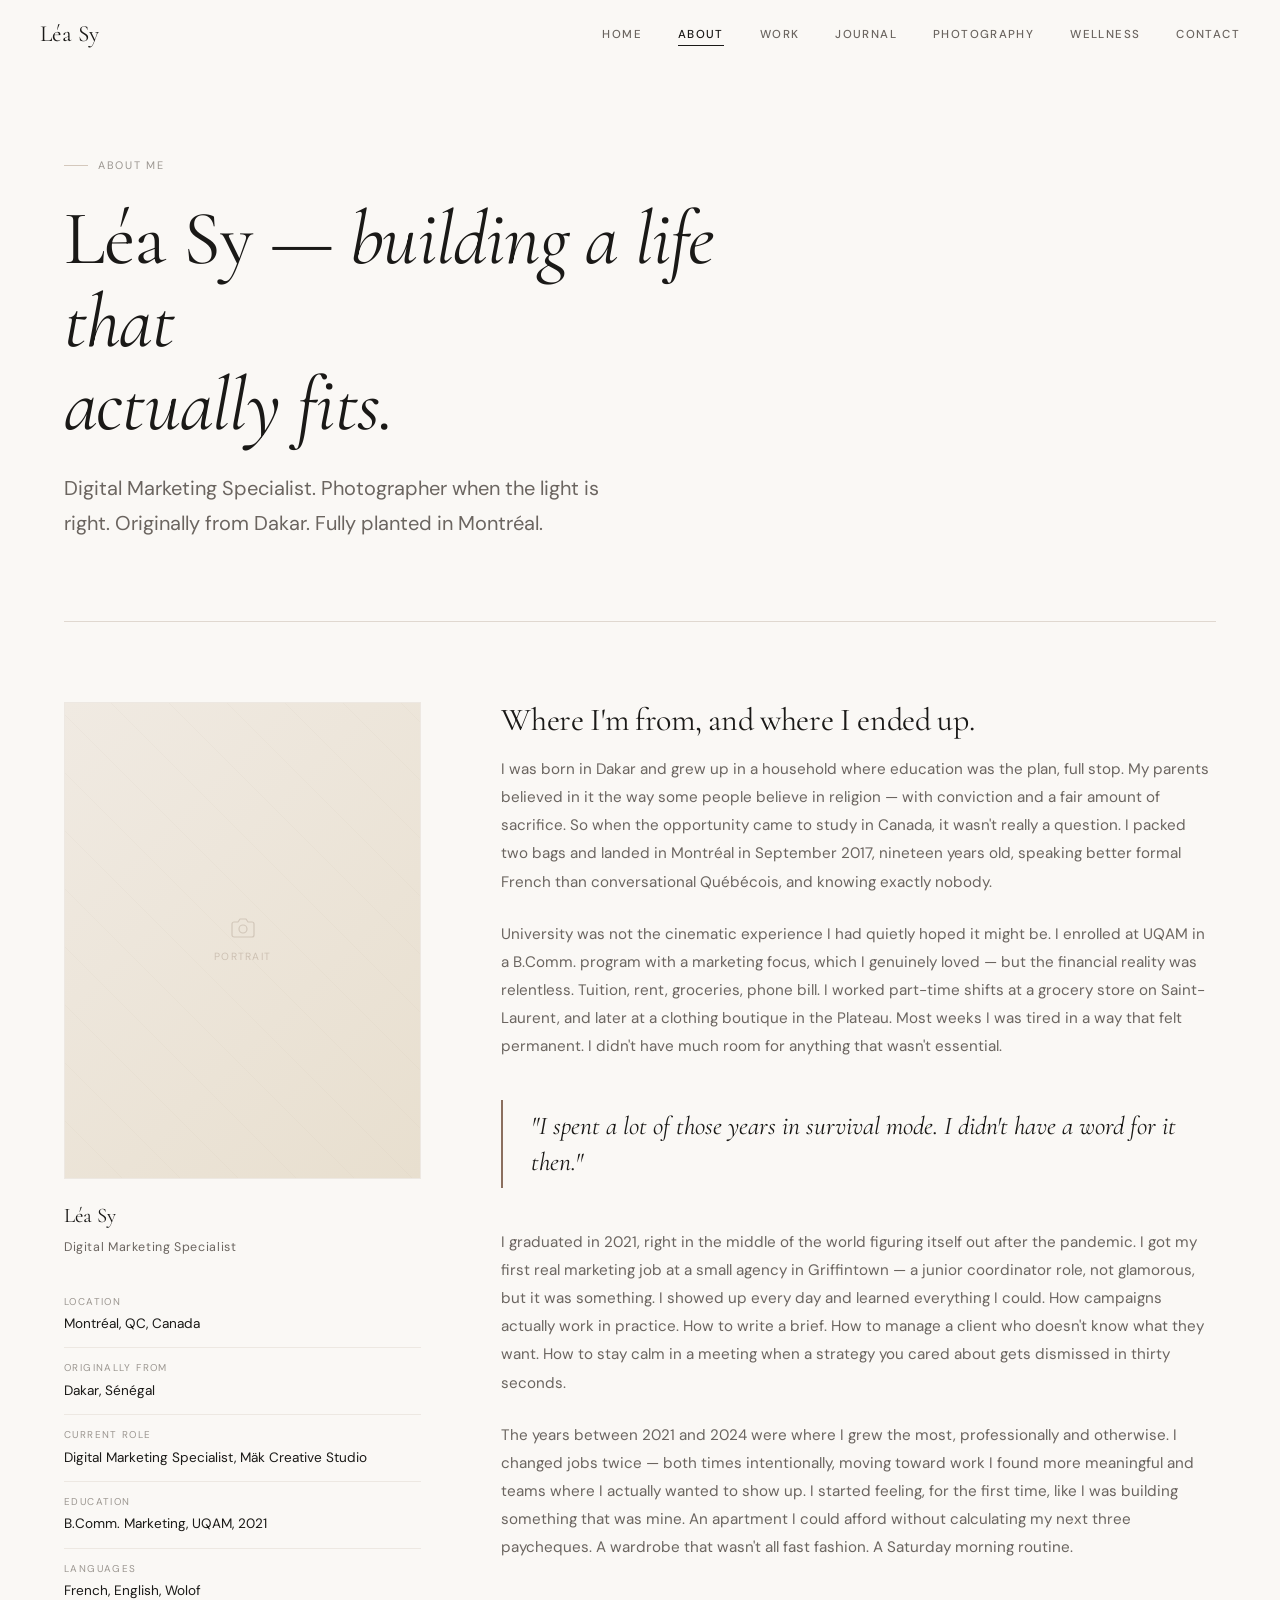
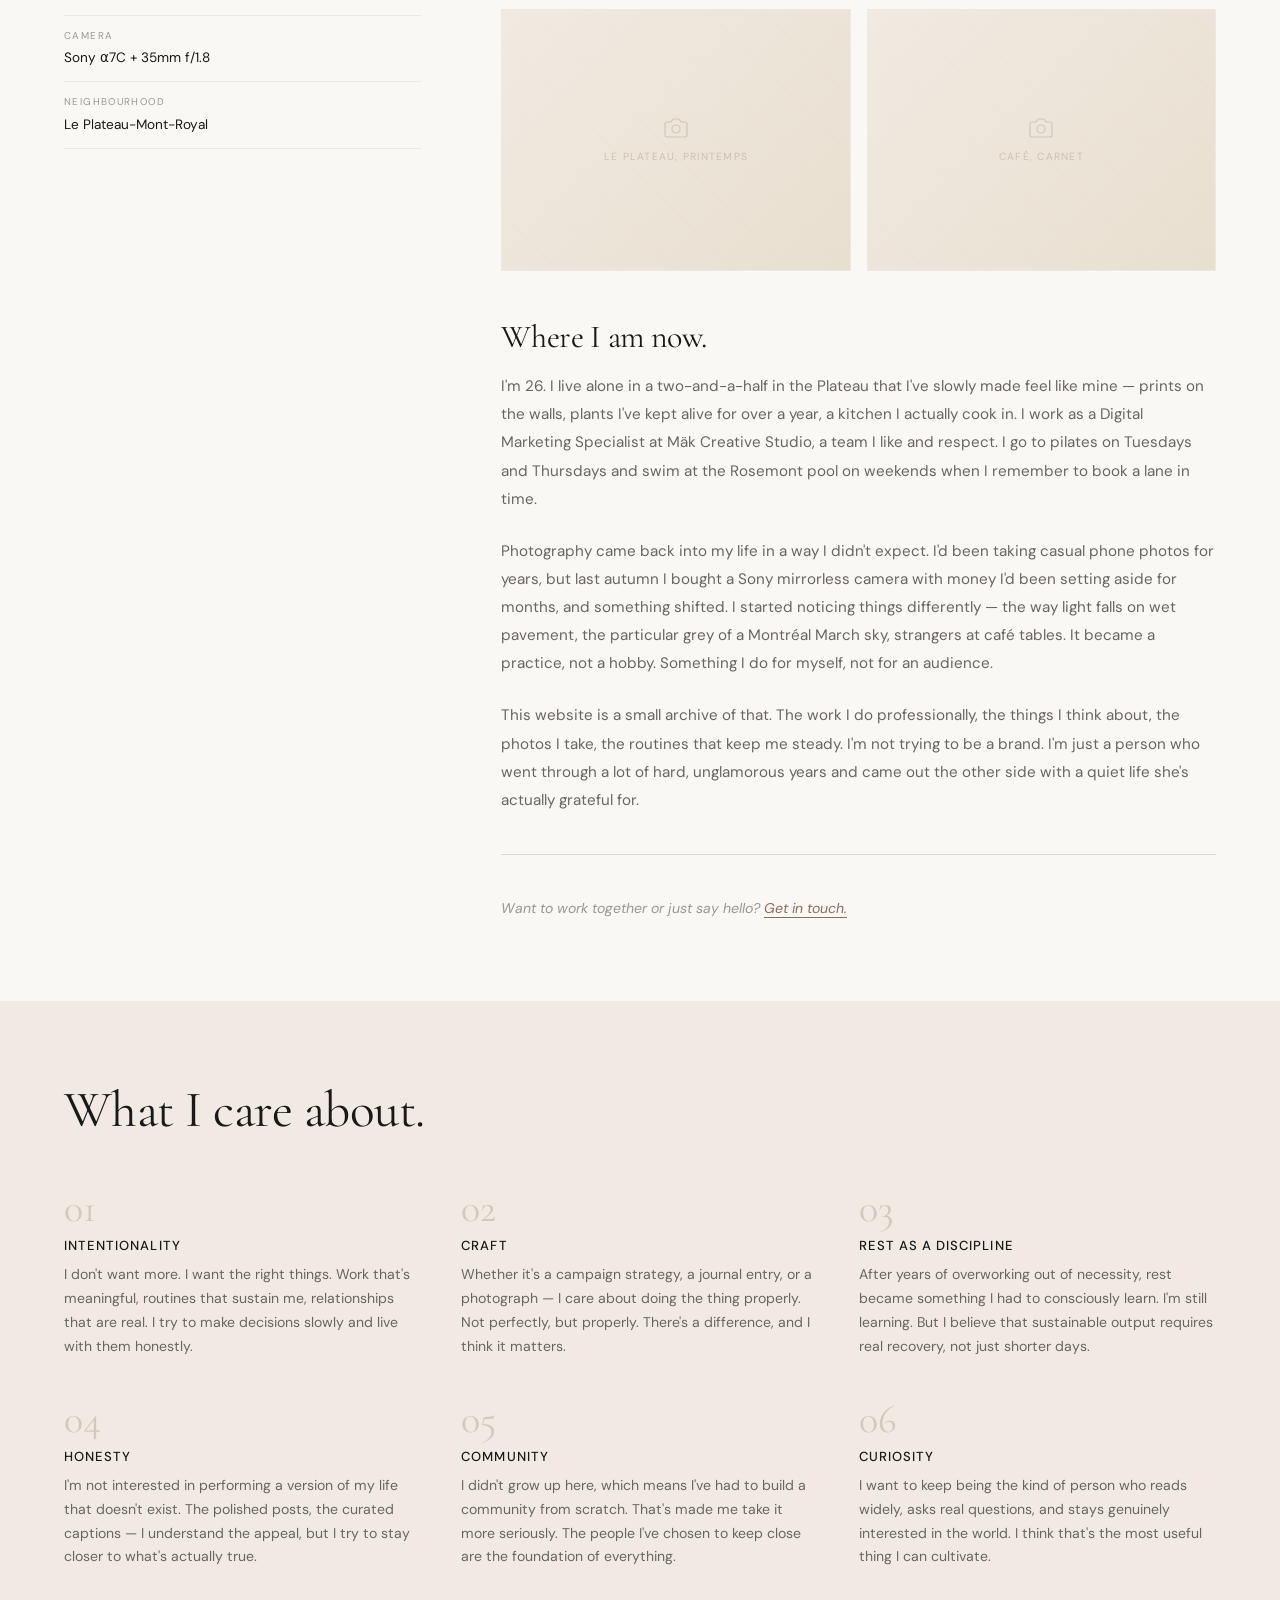
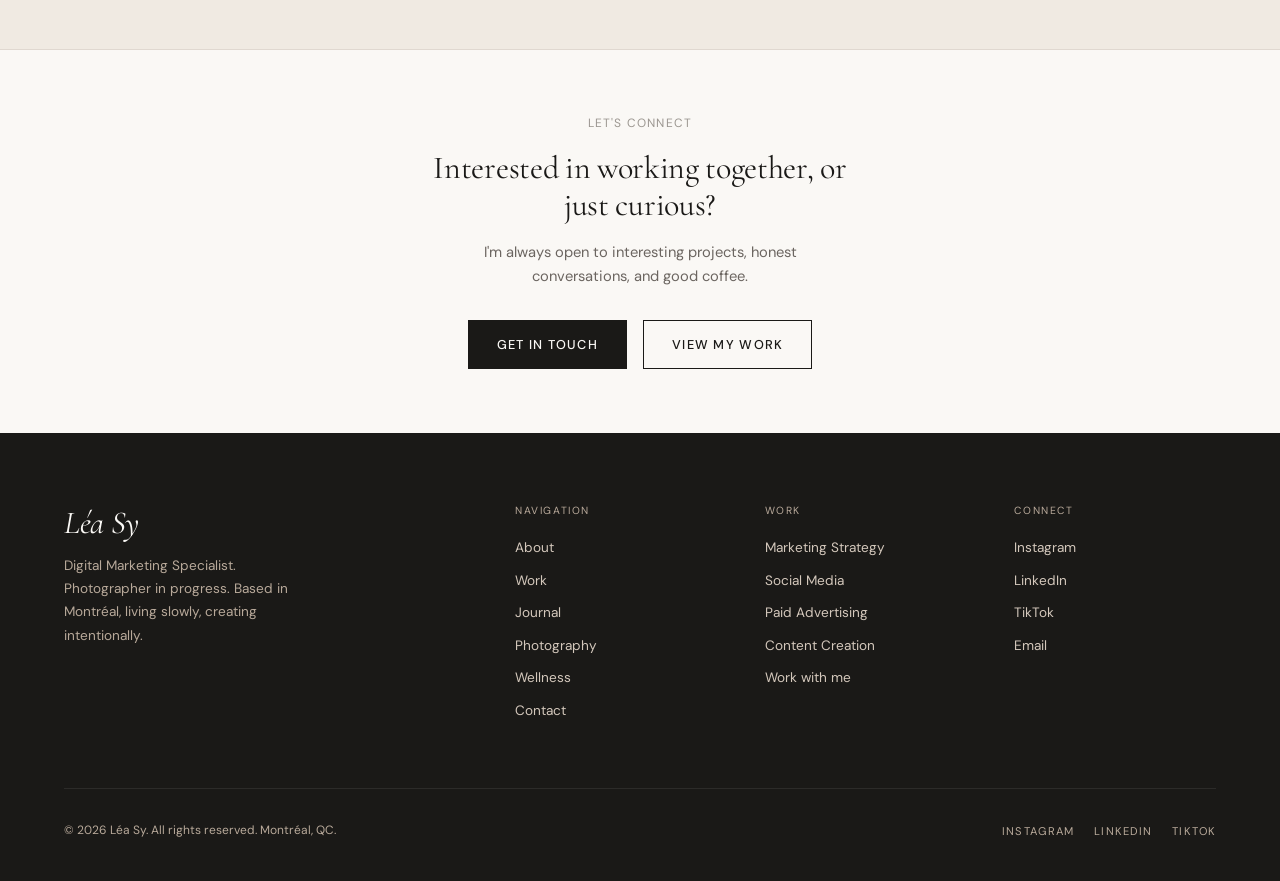
==== about.html @ b79b03a8 "Initial commit — Léa Sy website" ====
<!DOCTYPE html>
<html lang="en">
<head>
  <meta charset="UTF-8" />
  <meta name="viewport" content="width=device-width, initial-scale=1.0" />
  <title>About — Léa Sy</title>
  <meta name="description" content="Léa Sy is a Digital Marketing Specialist from Dakar, based in Montreal. Her story of building stability, creativity, and a quieter life." />
  <link rel="preconnect" href="https://fonts.googleapis.com" />
  <link rel="preconnect" href="https://fonts.gstatic.com" crossorigin />
  <link rel="stylesheet" href="css/styles.css" />
</head>
<body>

<nav class="nav scrolled">
  <div class="nav-inner">
    <a href="index.html" class="nav-logo">Léa Sy</a>
    <div class="nav-links">
      <a href="index.html">Home</a>
      <a href="about.html" class="active">About</a>
      <a href="work.html">Work</a>
      <a href="journal.html">Journal</a>
      <a href="photography.html">Photography</a>
      <a href="wellness.html">Wellness</a>
      <a href="contact.html">Contact</a>
    </div>
    <button class="nav-menu-btn" aria-label="Menu">
      <span></span><span></span><span></span>
    </button>
  </div>
</nav>

<nav class="nav-mobile">
  <a href="index.html">Home</a>
  <a href="about.html" class="active">About</a>
  <a href="work.html">Work</a>
  <a href="journal.html">Journal</a>
  <a href="photography.html">Photography</a>
  <a href="wellness.html">Wellness</a>
  <a href="contact.html">Contact</a>
</nav>

<!-- ─── Page Hero ────────────────────────────────────────────────────────────── -->
<div class="container">
  <div class="page-hero">
    <span class="page-hero-eyebrow">About me</span>
    <h1 style="max-width:680px;">Léa Sy — <em>building a life that<br/>actually fits.</em></h1>
    <p class="lead" style="margin-top:20px;max-width:560px;">Digital Marketing Specialist. Photographer when the light is right. Originally from Dakar. Fully planted in Montréal.</p>
  </div>
</div>

<!-- ─── Bio Section ──────────────────────────────────────────────────────────── -->
<div class="container">
  <div class="about-bio">

    <!-- Sidebar -->
    <div class="about-sidebar fade-up">
      <div class="img-ph ratio-portrait" role="img" aria-label="Portrait of Léa Sy">
        <div class="img-ph-inner">
          <svg xmlns="http://www.w3.org/2000/svg" viewBox="0 0 24 24" fill="none" stroke="currentColor" stroke-width="1.2" stroke-linecap="round" stroke-linejoin="round"><path d="M23 19a2 2 0 0 1-2 2H3a2 2 0 0 1-2-2V8a2 2 0 0 1 2-2h4l2-3h6l2 3h4a2 2 0 0 1 2 2z"></path><circle cx="12" cy="13" r="4"></circle></svg>
          <span>Portrait</span>
        </div>
      </div>
      <div class="about-sidebar-name">Léa Sy</div>
      <div class="about-sidebar-role">Digital Marketing Specialist</div>
      <div class="about-info-list">
        <div class="about-info-item">
          <span class="info-label">Location</span>
          <span class="info-value">Montréal, QC, Canada</span>
        </div>
        <div class="about-info-item">
          <span class="info-label">Originally from</span>
          <span class="info-value">Dakar, Sénégal</span>
        </div>
        <div class="about-info-item">
          <span class="info-label">Current role</span>
          <span class="info-value">Digital Marketing Specialist, Mäk Creative Studio</span>
        </div>
        <div class="about-info-item">
          <span class="info-label">Education</span>
          <span class="info-value">B.Comm. Marketing, UQAM, 2021</span>
        </div>
        <div class="about-info-item">
          <span class="info-label">Languages</span>
          <span class="info-value">French, English, Wolof</span>
        </div>
        <div class="about-info-item">
          <span class="info-label">Camera</span>
          <span class="info-value">Sony α7C + 35mm f/1.8</span>
        </div>
        <div class="about-info-item">
          <span class="info-label">Neighbourhood</span>
          <span class="info-value">Le Plateau-Mont-Royal</span>
        </div>
      </div>
    </div>

    <!-- Content -->
    <div class="about-content fade-up fade-up-delay-1">

      <h3>Where I'm from, and where I ended up.</h3>
      <p>
        I was born in Dakar and grew up in a household where education was the plan, full stop. My parents believed in it the way some people believe in religion — with conviction and a fair amount of sacrifice. So when the opportunity came to study in Canada, it wasn't really a question. I packed two bags and landed in Montréal in September 2017, nineteen years old, speaking better formal French than conversational Québécois, and knowing exactly nobody.
      </p>
      <p>
        University was not the cinematic experience I had quietly hoped it might be. I enrolled at UQAM in a B.Comm. program with a marketing focus, which I genuinely loved — but the financial reality was relentless. Tuition, rent, groceries, phone bill. I worked part-time shifts at a grocery store on Saint-Laurent, and later at a clothing boutique in the Plateau. Most weeks I was tired in a way that felt permanent. I didn't have much room for anything that wasn't essential.
      </p>

      <div class="pullquote">
        "I spent a lot of those years in survival mode. I didn't have a word for it then."
      </div>

      <p>
        I graduated in 2021, right in the middle of the world figuring itself out after the pandemic. I got my first real marketing job at a small agency in Griffintown — a junior coordinator role, not glamorous, but it was something. I showed up every day and learned everything I could. How campaigns actually work in practice. How to write a brief. How to manage a client who doesn't know what they want. How to stay calm in a meeting when a strategy you cared about gets dismissed in thirty seconds.
      </p>
      <p>
        The years between 2021 and 2024 were where I grew the most, professionally and otherwise. I changed jobs twice — both times intentionally, moving toward work I found more meaningful and teams where I actually wanted to show up. I started feeling, for the first time, like I was building something that was mine. An apartment I could afford without calculating my next three paycheques. A wardrobe that wasn't all fast fashion. A Saturday morning routine.
      </p>

      <div style="margin:48px 0;">
        <div style="display:grid;grid-template-columns:1fr 1fr;gap:16px;">
          <div class="img-ph ratio-landscape" role="img" aria-label="Montréal, Le Plateau in spring">
            <div class="img-ph-inner">
              <svg xmlns="http://www.w3.org/2000/svg" viewBox="0 0 24 24" fill="none" stroke="currentColor" stroke-width="1.2" stroke-linecap="round" stroke-linejoin="round"><path d="M23 19a2 2 0 0 1-2 2H3a2 2 0 0 1-2-2V8a2 2 0 0 1 2-2h4l2-3h6l2 3h4a2 2 0 0 1 2 2z"></path><circle cx="12" cy="13" r="4"></circle></svg>
              <span>Le Plateau, printemps</span>
            </div>
          </div>
          <div class="img-ph ratio-landscape" role="img" aria-label="Café table with notebook">
            <div class="img-ph-inner">
              <svg xmlns="http://www.w3.org/2000/svg" viewBox="0 0 24 24" fill="none" stroke="currentColor" stroke-width="1.2" stroke-linecap="round" stroke-linejoin="round"><path d="M23 19a2 2 0 0 1-2 2H3a2 2 0 0 1-2-2V8a2 2 0 0 1 2-2h4l2-3h6l2 3h4a2 2 0 0 1 2 2z"></path><circle cx="12" cy="13" r="4"></circle></svg>
              <span>Café, carnet</span>
            </div>
          </div>
        </div>
      </div>

      <h3>Where I am now.</h3>
      <p>
        I'm 26. I live alone in a two-and-a-half in the Plateau that I've slowly made feel like mine — prints on the walls, plants I've kept alive for over a year, a kitchen I actually cook in. I work as a Digital Marketing Specialist at Mäk Creative Studio, a team I like and respect. I go to pilates on Tuesdays and Thursdays and swim at the Rosemont pool on weekends when I remember to book a lane in time.
      </p>
      <p>
        Photography came back into my life in a way I didn't expect. I'd been taking casual phone photos for years, but last autumn I bought a Sony mirrorless camera with money I'd been setting aside for months, and something shifted. I started noticing things differently — the way light falls on wet pavement, the particular grey of a Montréal March sky, strangers at café tables. It became a practice, not a hobby. Something I do for myself, not for an audience.
      </p>
      <p>
        This website is a small archive of that. The work I do professionally, the things I think about, the photos I take, the routines that keep me steady. I'm not trying to be a brand. I'm just a person who went through a lot of hard, unglamorous years and came out the other side with a quiet life she's actually grateful for.
      </p>

      <div class="divider-sm"></div>

      <p style="font-style:italic;color:var(--text-light);font-size:0.88rem;">
        Want to work together or just say hello? <a href="contact.html" style="color:var(--brown);border-bottom:1px solid var(--brown);">Get in touch.</a>
      </p>

    </div>
  </div>
</div>

<!-- ─── Values ───────────────────────────────────────────────────────────────── -->
<section class="about-values">
  <div class="container">
    <h2 class="fade-up" style="margin-bottom:48px;">What I care about.</h2>
    <div class="values-grid">
      <div class="value-item fade-up">
        <div class="number">01</div>
        <h5>Intentionality</h5>
        <p>I don't want more. I want the right things. Work that's meaningful, routines that sustain me, relationships that are real. I try to make decisions slowly and live with them honestly.</p>
      </div>
      <div class="value-item fade-up fade-up-delay-1">
        <div class="number">02</div>
        <h5>Craft</h5>
        <p>Whether it's a campaign strategy, a journal entry, or a photograph — I care about doing the thing properly. Not perfectly, but properly. There's a difference, and I think it matters.</p>
      </div>
      <div class="value-item fade-up fade-up-delay-2">
        <div class="number">03</div>
        <h5>Rest as a discipline</h5>
        <p>After years of overworking out of necessity, rest became something I had to consciously learn. I'm still learning. But I believe that sustainable output requires real recovery, not just shorter days.</p>
      </div>
      <div class="value-item fade-up">
        <div class="number">04</div>
        <h5>Honesty</h5>
        <p>I'm not interested in performing a version of my life that doesn't exist. The polished posts, the curated captions — I understand the appeal, but I try to stay closer to what's actually true.</p>
      </div>
      <div class="value-item fade-up fade-up-delay-1">
        <div class="number">05</div>
        <h5>Community</h5>
        <p>I didn't grow up here, which means I've had to build a community from scratch. That's made me take it more seriously. The people I've chosen to keep close are the foundation of everything.</p>
      </div>
      <div class="value-item fade-up fade-up-delay-2">
        <div class="number">06</div>
        <h5>Curiosity</h5>
        <p>I want to keep being the kind of person who reads widely, asks real questions, and stays genuinely interested in the world. I think that's the most useful thing I can cultivate.</p>
      </div>
    </div>
  </div>
</section>

<!-- ─── CTA ──────────────────────────────────────────────────────────────────── -->
<section class="section-sm" style="background:var(--cream);border-top:1px solid var(--border);">
  <div class="container text-center fade-up">
    <span class="caption" style="display:block;margin-bottom:16px;">Let's connect</span>
    <h3 style="margin-bottom:16px;max-width:440px;margin-left:auto;margin-right:auto;">Interested in working together, or just curious?</h3>
    <p style="color:var(--text-secondary);margin-bottom:32px;max-width:400px;margin-left:auto;margin-right:auto;font-size:0.92rem;">I'm always open to interesting projects, honest conversations, and good coffee.</p>
    <div style="display:flex;gap:16px;justify-content:center;flex-wrap:wrap;">
      <a href="contact.html" class="btn btn-dark">Get in touch</a>
      <a href="work.html" class="btn btn-outline">View my work</a>
    </div>
  </div>
</section>

<!-- ─── Footer ───────────────────────────────────────────────────────────────── -->
<footer class="footer">
  <div class="container">
    <div class="footer-grid">
      <div class="footer-brand">
        <h3>Léa Sy</h3>
        <p>Digital Marketing Specialist. Photographer in progress. Based in Montréal, living slowly, creating intentionally.</p>
      </div>
      <div class="footer-col">
        <h6>Navigation</h6>
        <a href="about.html">About</a>
        <a href="work.html">Work</a>
        <a href="journal.html">Journal</a>
        <a href="photography.html">Photography</a>
        <a href="wellness.html">Wellness</a>
        <a href="contact.html">Contact</a>
      </div>
      <div class="footer-col">
        <h6>Work</h6>
        <a href="work.html">Marketing Strategy</a>
        <a href="work.html">Social Media</a>
        <a href="work.html">Paid Advertising</a>
        <a href="work.html">Content Creation</a>
        <a href="contact.html">Work with me</a>
      </div>
      <div class="footer-col">
        <h6>Connect</h6>
        <a href="contact.html">Instagram</a>
        <a href="contact.html">LinkedIn</a>
        <a href="contact.html">TikTok</a>
        <a href="contact.html">Email</a>
      </div>
    </div>
    <div class="footer-bottom">
      <p>© 2026 Léa Sy. All rights reserved. Montréal, QC.</p>
      <div class="footer-social">
        <a href="contact.html">Instagram</a>
        <a href="contact.html">LinkedIn</a>
        <a href="contact.html">TikTok</a>
      </div>
    </div>
  </div>
</footer>

<script src="js/main.js"></script>
</body>
</html>
---- css/styles.css ----
@import url('https://fonts.googleapis.com/css2?family=Cormorant+Garamond:ital,wght@0,300;0,400;0,500;0,600;1,300;1,400;1,500;1,600&family=DM+Sans:ital,opsz,wght@0,9..40,300;0,9..40,400;0,9..40,500;1,9..40,300;1,9..40,400&display=swap');

/* ─── Variables ─────────────────────────────────────────────────────────────── */
:root {
  --cream:          #FAF8F5;
  --beige:          #F0EAE2;
  --beige-mid:      #E8DFCF;
  --warm-gray:      #D4C8BC;
  --warm-gray-dark: #B8A99A;
  --text-primary:   #1A1917;
  --text-secondary: #6B6560;
  --text-light:     #9B9690;
  --brown:          #8B6F5E;
  --brown-dark:     #5C3E30;
  --border:         #E0D8D0;
  --border-light:   #EDE8E2;

  --font-serif: 'Cormorant Garamond', Georgia, 'Times New Roman', serif;
  --font-sans:  'DM Sans', system-ui, -apple-system, sans-serif;

  --nav-height: 68px;
  --container:  1200px;
  --container-narrow: 780px;
  --container-wide: 1440px;

  --ease:     cubic-bezier(0.25, 0.1, 0.25, 1);
  --ease-out: cubic-bezier(0.0, 0.0, 0.2, 1);
  --ease-in-out: cubic-bezier(0.4, 0, 0.2, 1);
}

/* ─── Reset ─────────────────────────────────────────────────────────────────── */
*, *::before, *::after { box-sizing: border-box; margin: 0; padding: 0; }
html { scroll-behavior: smooth; font-size: 16px; }
body {
  background: var(--cream);
  color: var(--text-primary);
  font-family: var(--font-sans);
  font-weight: 400;
  line-height: 1.65;
  -webkit-font-smoothing: antialiased;
  overflow-x: hidden;
}
img { display: block; max-width: 100%; height: auto; }
a { color: inherit; text-decoration: none; }
button { font-family: var(--font-sans); cursor: pointer; border: none; background: none; }
input, textarea, select { font-family: var(--font-sans); }
ul { list-style: none; }

/* ─── Typography ────────────────────────────────────────────────────────────── */
h1, h2, h3, h4, h5, h6 {
  font-family: var(--font-serif);
  font-weight: 400;
  line-height: 1.15;
  letter-spacing: -0.01em;
}
h1 { font-size: clamp(2.8rem, 6vw, 5.5rem); }
h2 { font-size: clamp(2rem, 4vw, 3.4rem); }
h3 { font-size: clamp(1.5rem, 2.5vw, 2.2rem); }
h4 { font-size: clamp(1.2rem, 2vw, 1.6rem); }
h5 { font-size: 1.1rem; }

.serif      { font-family: var(--font-serif); }
.italic     { font-style: italic; }
.caption    { font-size: 0.75rem; letter-spacing: 0.1em; text-transform: uppercase; color: var(--text-light); }
.label      { font-size: 0.7rem; letter-spacing: 0.15em; text-transform: uppercase; font-weight: 500; }
.lead       { font-size: clamp(1.05rem, 1.8vw, 1.25rem); line-height: 1.75; color: var(--text-secondary); }
.body-sm    { font-size: 0.9rem; }
.body-xs    { font-size: 0.8rem; }

/* ─── Layout Utilities ──────────────────────────────────────────────────────── */
.container        { max-width: var(--container); margin: 0 auto; padding: 0 24px; }
.container-narrow { max-width: var(--container-narrow); margin: 0 auto; padding: 0 24px; }
.container-wide   { max-width: var(--container-wide); margin: 0 auto; padding: 0 24px; }
.section          { padding: 96px 0; }
.section-sm       { padding: 64px 0; }
.section-lg       { padding: 128px 0; }
.grid-2 { display: grid; grid-template-columns: repeat(2, 1fr); gap: 32px; }
.grid-3 { display: grid; grid-template-columns: repeat(3, 1fr); gap: 28px; }
.grid-4 { display: grid; grid-template-columns: repeat(4, 1fr); gap: 24px; }
.flex-center { display: flex; align-items: center; justify-content: center; }
.flex-between { display: flex; align-items: center; justify-content: space-between; }
.text-center { text-align: center; }
.text-right { text-align: right; }
.mt-4  { margin-top: 4px;  }
.mt-8  { margin-top: 8px;  }
.mt-12 { margin-top: 12px; }
.mt-16 { margin-top: 16px; }
.mt-24 { margin-top: 24px; }
.mt-32 { margin-top: 32px; }
.mt-48 { margin-top: 48px; }
.mt-64 { margin-top: 64px; }

/* ─── Image Placeholders ────────────────────────────────────────────────────── */
.img-ph {
  background: linear-gradient(135deg, var(--beige) 0%, var(--beige-mid) 100%);
  border: 1px solid var(--border-light);
  position: relative;
  overflow: hidden;
  display: flex;
  align-items: center;
  justify-content: center;
}
.img-ph::before {
  content: '';
  position: absolute;
  inset: 0;
  background:
    repeating-linear-gradient(
      45deg,
      transparent,
      transparent 40px,
      rgba(180,160,140,0.06) 40px,
      rgba(180,160,140,0.06) 41px
    );
}
.img-ph-inner {
  position: relative;
  display: flex;
  flex-direction: column;
  align-items: center;
  gap: 8px;
  color: var(--warm-gray-dark);
}
.img-ph-inner svg { width: 24px; height: 24px; opacity: 0.5; }
.img-ph-inner span { font-size: 0.65rem; letter-spacing: 0.12em; text-transform: uppercase; opacity: 0.6; }

.ratio-landscape  { aspect-ratio: 4 / 3; }
.ratio-portrait   { aspect-ratio: 3 / 4; }
.ratio-square     { aspect-ratio: 1 / 1; }
.ratio-wide       { aspect-ratio: 16 / 9; }
.ratio-cinematic  { aspect-ratio: 21 / 9; }
.ratio-tall       { aspect-ratio: 2 / 3; }

/* ─── Buttons ───────────────────────────────────────────────────────────────── */
.btn {
  display: inline-flex;
  align-items: center;
  gap: 8px;
  padding: 13px 28px;
  font-size: 0.8rem;
  letter-spacing: 0.1em;
  text-transform: uppercase;
  font-weight: 500;
  border-radius: 0;
  transition: all 0.3s var(--ease);
  cursor: pointer;
}
.btn-dark {
  background: var(--text-primary);
  color: var(--cream);
  border: 1px solid var(--text-primary);
}
.btn-dark:hover {
  background: var(--brown-dark);
  border-color: var(--brown-dark);
}
.btn-outline {
  background: transparent;
  color: var(--text-primary);
  border: 1px solid var(--text-primary);
}
.btn-outline:hover {
  background: var(--text-primary);
  color: var(--cream);
}
.btn-ghost {
  background: transparent;
  color: var(--text-secondary);
  border: 1px solid var(--border);
  padding: 11px 24px;
}
.btn-ghost:hover {
  border-color: var(--text-primary);
  color: var(--text-primary);
}
.link-underline {
  font-size: 0.8rem;
  letter-spacing: 0.1em;
  text-transform: uppercase;
  font-weight: 500;
  color: var(--text-primary);
  display: inline-flex;
  align-items: center;
  gap: 8px;
  border-bottom: 1px solid var(--text-primary);
  padding-bottom: 2px;
  transition: opacity 0.2s;
}
.link-underline:hover { opacity: 0.6; }
.link-arrow::after { content: '→'; display: inline-block; transition: transform 0.2s var(--ease); }
.link-arrow:hover::after { transform: translateX(4px); }

/* ─── Navigation ────────────────────────────────────────────────────────────── */
.nav {
  position: fixed;
  top: 0;
  left: 0;
  right: 0;
  z-index: 1000;
  height: var(--nav-height);
  display: flex;
  align-items: center;
  transition: background 0.4s var(--ease), box-shadow 0.4s var(--ease);
  padding: 0 40px;
}
.nav.scrolled {
  background: rgba(250, 248, 245, 0.96);
  backdrop-filter: blur(12px);
  -webkit-backdrop-filter: blur(12px);
  box-shadow: 0 1px 0 var(--border);
}
.nav-inner {
  width: 100%;
  display: flex;
  align-items: center;
  justify-content: space-between;
}
.nav-logo {
  font-family: var(--font-serif);
  font-size: 1.45rem;
  font-weight: 400;
  color: var(--text-primary);
  letter-spacing: 0.02em;
  transition: opacity 0.2s;
}
.nav-logo:hover { opacity: 0.7; }
.nav-links {
  display: flex;
  align-items: center;
  gap: 36px;
}
.nav-links a {
  font-size: 0.72rem;
  letter-spacing: 0.12em;
  text-transform: uppercase;
  font-weight: 500;
  color: var(--text-secondary);
  transition: color 0.2s;
  position: relative;
}
.nav-links a::after {
  content: '';
  position: absolute;
  bottom: -2px;
  left: 0;
  right: 0;
  height: 1px;
  background: var(--text-primary);
  transform: scaleX(0);
  transform-origin: left;
  transition: transform 0.3s var(--ease);
}
.nav-links a:hover { color: var(--text-primary); }
.nav-links a:hover::after, .nav-links a.active::after { transform: scaleX(1); }
.nav-links a.active { color: var(--text-primary); }

.nav-menu-btn {
  display: none;
  flex-direction: column;
  gap: 5px;
  padding: 4px;
  cursor: pointer;
}
.nav-menu-btn span {
  display: block;
  width: 22px;
  height: 1px;
  background: var(--text-primary);
  transition: all 0.3s var(--ease);
}
.nav-menu-btn.open span:nth-child(1) { transform: translateY(6px) rotate(45deg); }
.nav-menu-btn.open span:nth-child(2) { opacity: 0; transform: scaleX(0); }
.nav-menu-btn.open span:nth-child(3) { transform: translateY(-6px) rotate(-45deg); }

.nav-mobile {
  display: none;
  position: fixed;
  top: var(--nav-height);
  left: 0;
  right: 0;
  bottom: 0;
  background: var(--cream);
  z-index: 999;
  flex-direction: column;
  align-items: center;
  justify-content: center;
  gap: 40px;
  opacity: 0;
  pointer-events: none;
  transition: opacity 0.3s var(--ease);
}
.nav-mobile.open {
  opacity: 1;
  pointer-events: all;
  display: flex;
}
.nav-mobile a {
  font-family: var(--font-serif);
  font-size: 2.5rem;
  font-style: italic;
  color: var(--text-secondary);
  transition: color 0.2s;
}
.nav-mobile a:hover, .nav-mobile a.active { color: var(--text-primary); }

/* ─── Footer ────────────────────────────────────────────────────────────────── */
.footer {
  background: var(--text-primary);
  color: var(--warm-gray);
  padding: 72px 0 40px;
}
.footer-grid {
  display: grid;
  grid-template-columns: 2fr 1fr 1fr 1fr;
  gap: 48px;
  padding-bottom: 56px;
  border-bottom: 1px solid rgba(255,255,255,0.08);
}
.footer-brand h3 {
  font-family: var(--font-serif);
  font-size: 2rem;
  color: var(--cream);
  margin-bottom: 12px;
  font-style: italic;
}
.footer-brand p {
  font-size: 0.85rem;
  line-height: 1.7;
  color: var(--warm-gray-dark);
  max-width: 260px;
}
.footer-col h6 {
  font-family: var(--font-sans);
  font-size: 0.65rem;
  letter-spacing: 0.15em;
  text-transform: uppercase;
  color: var(--warm-gray-dark);
  margin-bottom: 20px;
}
.footer-col a {
  display: block;
  font-size: 0.85rem;
  color: var(--warm-gray);
  margin-bottom: 10px;
  transition: color 0.2s;
}
.footer-col a:hover { color: var(--cream); }
.footer-bottom {
  display: flex;
  align-items: center;
  justify-content: space-between;
  padding-top: 32px;
}
.footer-bottom p { font-size: 0.75rem; color: var(--warm-gray-dark); }
.footer-social {
  display: flex;
  gap: 20px;
}
.footer-social a {
  font-size: 0.7rem;
  letter-spacing: 0.1em;
  text-transform: uppercase;
  color: var(--warm-gray-dark);
  transition: color 0.2s;
}
.footer-social a:hover { color: var(--cream); }

/* ─── Fade-in Animation ─────────────────────────────────────────────────────── */
.fade-up {
  opacity: 0;
  transform: translateY(28px);
  transition: opacity 0.7s var(--ease-out), transform 0.7s var(--ease-out);
}
.fade-up.visible {
  opacity: 1;
  transform: translateY(0);
}
.fade-up-delay-1 { transition-delay: 0.1s; }
.fade-up-delay-2 { transition-delay: 0.2s; }
.fade-up-delay-3 { transition-delay: 0.3s; }
.fade-up-delay-4 { transition-delay: 0.4s; }

/* ─── Section Headers ───────────────────────────────────────────────────────── */
.section-header {
  display: flex;
  align-items: flex-end;
  justify-content: space-between;
  margin-bottom: 56px;
}
.section-header-left .section-label {
  font-size: 0.68rem;
  letter-spacing: 0.15em;
  text-transform: uppercase;
  color: var(--text-light);
  margin-bottom: 10px;
  display: block;
}
.section-header-left h2 { color: var(--text-primary); }
.section-header .link-underline { flex-shrink: 0; margin-bottom: 6px; }

/* ─── Divider ───────────────────────────────────────────────────────────────── */
.divider { height: 1px; background: var(--border); margin: 0; }
.divider-sm { height: 1px; background: var(--border); margin: 40px 0; }

/* ─────────────────────────────────────────────────────────────────────────────
   HOME PAGE
───────────────────────────────────────────────────────────────────────────── */

/* Hero */
.hero {
  min-height: 100vh;
  display: grid;
  grid-template-columns: 1fr 1fr;
  padding-top: var(--nav-height);
  position: relative;
  overflow: hidden;
}
.hero-content {
  display: flex;
  flex-direction: column;
  justify-content: center;
  padding: 80px 64px 80px 40px;
}
.hero-eyebrow {
  font-size: 0.68rem;
  letter-spacing: 0.18em;
  text-transform: uppercase;
  color: var(--text-light);
  margin-bottom: 28px;
  display: flex;
  align-items: center;
  gap: 12px;
}
.hero-eyebrow::before {
  content: '';
  display: block;
  width: 32px;
  height: 1px;
  background: var(--warm-gray);
}
.hero h1 {
  color: var(--text-primary);
  margin-bottom: 28px;
  line-height: 1.08;
}
.hero h1 em { color: var(--brown); }
.hero-sub {
  font-family: var(--font-serif);
  font-size: 1.2rem;
  font-style: italic;
  color: var(--text-secondary);
  margin-bottom: 48px;
  line-height: 1.6;
  max-width: 480px;
}
.hero-actions {
  display: flex;
  align-items: center;
  gap: 24px;
  flex-wrap: wrap;
}
.hero-scroll {
  position: absolute;
  bottom: 36px;
  left: 40px;
  display: flex;
  align-items: center;
  gap: 10px;
  font-size: 0.65rem;
  letter-spacing: 0.12em;
  text-transform: uppercase;
  color: var(--text-light);
}
.hero-scroll-line {
  width: 40px;
  height: 1px;
  background: var(--warm-gray);
  position: relative;
  overflow: hidden;
}
.hero-scroll-line::after {
  content: '';
  position: absolute;
  top: 0; left: -100%; right: 0; bottom: 0;
  background: var(--brown);
  animation: slide-line 2s ease-in-out infinite;
}
@keyframes slide-line {
  0%   { left: -100%; right: 100%; }
  50%  { left: 0%;    right: 0%;   }
  100% { left: 100%;  right: -100%;}
}
.hero-image {
  position: relative;
  overflow: hidden;
}
.hero-image .img-ph {
  height: 100%;
  width: 100%;
}
.hero-caption {
  position: absolute;
  bottom: 32px;
  right: 28px;
  font-size: 0.65rem;
  letter-spacing: 0.1em;
  text-transform: uppercase;
  color: rgba(255,255,255,0.7);
  writing-mode: vertical-rl;
  text-orientation: mixed;
  transform: rotate(180deg);
}

/* Intro Strip */
.intro-strip {
  background: var(--beige);
  padding: 72px 0;
  border-top: 1px solid var(--border);
  border-bottom: 1px solid var(--border);
}
.intro-strip-inner {
  display: grid;
  grid-template-columns: 1fr 2px 1fr 2px 1fr;
  gap: 0;
  align-items: center;
}
.intro-strip-divider { height: 60px; background: var(--border); }
.intro-stat {
  text-align: center;
  padding: 0 40px;
}
.intro-stat .number {
  font-family: var(--font-serif);
  font-size: 3rem;
  line-height: 1;
  margin-bottom: 8px;
}
.intro-stat .stat-label {
  font-size: 0.72rem;
  letter-spacing: 0.12em;
  text-transform: uppercase;
  color: var(--text-light);
}

/* About Preview */
.about-preview {
  display: grid;
  grid-template-columns: 1fr 1fr;
  gap: 0;
  min-height: 600px;
}
.about-preview-text {
  display: flex;
  flex-direction: column;
  justify-content: center;
  padding: 80px 64px 80px 0;
}
.about-preview-image {
  position: relative;
}
.about-preview-image .img-ph {
  height: 100%;
  min-height: 500px;
}

/* Work Preview */
.work-preview-grid {
  display: grid;
  grid-template-columns: repeat(3, 1fr);
  gap: 1px;
  background: var(--border);
}
.work-card {
  background: var(--cream);
  padding: 48px 36px;
  transition: background 0.3s var(--ease);
}
.work-card:hover { background: var(--beige); }
.work-card-number {
  font-family: var(--font-serif);
  font-size: 0.8rem;
  color: var(--text-light);
  margin-bottom: 24px;
  display: block;
}
.work-card h4 {
  margin-bottom: 12px;
  font-size: 1.3rem;
}
.work-card p {
  font-size: 0.88rem;
  color: var(--text-secondary);
  line-height: 1.65;
}

/* Journal Preview */
.journal-preview {
  background: var(--beige);
}
.journal-grid {
  display: grid;
  grid-template-columns: repeat(3, 1fr);
  gap: 28px;
}
.journal-card {
  background: var(--cream);
  overflow: hidden;
  transition: transform 0.3s var(--ease);
}
.journal-card:hover { transform: translateY(-4px); }
.journal-card .img-ph { aspect-ratio: 3/2; }
.journal-card-body { padding: 28px 24px 32px; }
.journal-card-meta {
  display: flex;
  align-items: center;
  gap: 12px;
  margin-bottom: 14px;
}
.journal-card-cat {
  font-size: 0.62rem;
  letter-spacing: 0.14em;
  text-transform: uppercase;
  color: var(--brown);
  font-weight: 500;
}
.journal-card-date {
  font-size: 0.72rem;
  color: var(--text-light);
}
.journal-card h5 {
  font-family: var(--font-serif);
  font-size: 1.25rem;
  margin-bottom: 10px;
  line-height: 1.3;
}
.journal-card p {
  font-size: 0.85rem;
  color: var(--text-secondary);
  line-height: 1.65;
  margin-bottom: 20px;
}
.journal-card-link {
  font-size: 0.68rem;
  letter-spacing: 0.12em;
  text-transform: uppercase;
  color: var(--text-primary);
  font-weight: 500;
  display: inline-flex;
  align-items: center;
  gap: 6px;
  transition: gap 0.2s;
}
.journal-card-link:hover { gap: 10px; }
.journal-card-link::after { content: '→'; }

/* Photo Strip */
.photo-strip {
  display: grid;
  grid-template-columns: repeat(4, 1fr);
  gap: 0;
  height: 480px;
}
.photo-strip-item { overflow: hidden; position: relative; cursor: pointer; }
.photo-strip-item .img-ph { height: 100%; transition: transform 0.6s var(--ease); }
.photo-strip-item:hover .img-ph { transform: scale(1.04); }
.photo-strip-item.tall { grid-row: span 2; }

/* Wellness Preview */
.wellness-preview {
  background: var(--text-primary);
  color: var(--cream);
  padding: 96px 0;
}
.wellness-preview-inner {
  display: grid;
  grid-template-columns: 1fr 1fr;
  gap: 80px;
  align-items: center;
}
.wellness-preview-text .section-label { color: rgba(255,255,255,0.4); }
.wellness-preview-text h2 { color: var(--cream); margin-bottom: 20px; }
.wellness-preview-text p { color: rgba(255,255,255,0.65); line-height: 1.8; margin-bottom: 32px; }
.wellness-preview-text .link-underline { color: var(--cream); border-color: rgba(255,255,255,0.4); }
.wellness-list { margin: 24px 0; display: flex; flex-direction: column; gap: 0; }
.wellness-list-item {
  display: flex;
  align-items: center;
  gap: 14px;
  padding: 14px 0;
  border-bottom: 1px solid rgba(255,255,255,0.08);
  font-size: 0.85rem;
  color: rgba(255,255,255,0.7);
}
.wellness-list-item::before {
  content: '';
  display: block;
  width: 6px;
  height: 6px;
  border-radius: 50%;
  background: var(--brown);
  flex-shrink: 0;
}

/* Newsletter */
.newsletter {
  background: var(--beige);
  padding: 96px 0;
  border-top: 1px solid var(--border);
}
.newsletter-inner {
  max-width: 560px;
  margin: 0 auto;
  text-align: center;
}
.newsletter h3 { margin-bottom: 12px; }
.newsletter p { color: var(--text-secondary); margin-bottom: 36px; font-size: 0.95rem; }
.newsletter-form {
  display: flex;
  gap: 0;
  border: 1px solid var(--text-primary);
}
.newsletter-form input {
  flex: 1;
  padding: 14px 20px;
  background: transparent;
  border: none;
  outline: none;
  font-size: 0.9rem;
  color: var(--text-primary);
}
.newsletter-form input::placeholder { color: var(--text-light); }
.newsletter-form button {
  padding: 14px 24px;
  background: var(--text-primary);
  color: var(--cream);
  font-size: 0.7rem;
  letter-spacing: 0.1em;
  text-transform: uppercase;
  font-weight: 500;
  transition: background 0.2s;
  white-space: nowrap;
}
.newsletter-form button:hover { background: var(--brown-dark); }
.newsletter-note { font-size: 0.72rem; color: var(--text-light); margin-top: 14px; }

/* ─────────────────────────────────────────────────────────────────────────────
   ABOUT PAGE
───────────────────────────────────────────────────────────────────────────── */
.page-hero {
  padding-top: calc(var(--nav-height) + 80px);
  padding-bottom: 80px;
}
.page-hero-eyebrow {
  display: inline-flex;
  align-items: center;
  gap: 10px;
  font-size: 0.68rem;
  letter-spacing: 0.16em;
  text-transform: uppercase;
  color: var(--text-light);
  margin-bottom: 24px;
}
.page-hero-eyebrow::before {
  content: '';
  display: inline-block;
  width: 24px;
  height: 1px;
  background: var(--warm-gray);
}
.page-hero h1 { line-height: 1.08; margin-bottom: 24px; }
.page-hero .lead { max-width: 620px; }

.about-bio {
  display: grid;
  grid-template-columns: 1fr 2fr;
  gap: 80px;
  padding: 80px 0;
  border-top: 1px solid var(--border);
}
.about-sidebar { position: sticky; top: 100px; align-self: start; }
.about-sidebar .img-ph { aspect-ratio: 3/4; margin-bottom: 20px; }
.about-sidebar-name {
  font-family: var(--font-serif);
  font-size: 1.3rem;
  margin-bottom: 4px;
}
.about-sidebar-role { font-size: 0.78rem; color: var(--text-secondary); letter-spacing: 0.05em; }
.about-info-list { margin-top: 24px; }
.about-info-item {
  display: flex;
  flex-direction: column;
  padding: 12px 0;
  border-bottom: 1px solid var(--border-light);
}
.about-info-item .info-label { font-size: 0.62rem; letter-spacing: 0.14em; text-transform: uppercase; color: var(--text-light); margin-bottom: 3px; }
.about-info-item .info-value { font-size: 0.85rem; }

.about-content h3 { margin-bottom: 16px; }
.about-content p { color: var(--text-secondary); line-height: 1.85; margin-bottom: 24px; font-size: 0.95rem; }
.about-content p:last-of-type { margin-bottom: 0; }
.about-content .pullquote {
  font-family: var(--font-serif);
  font-size: 1.6rem;
  font-style: italic;
  line-height: 1.4;
  color: var(--text-primary);
  border-left: 2px solid var(--brown);
  padding: 8px 0 8px 28px;
  margin: 40px 0;
}

.about-values {
  background: var(--beige);
  padding: 80px 0;
}
.about-values h2 { margin-bottom: 48px; }
.values-grid {
  display: grid;
  grid-template-columns: repeat(3, 1fr);
  gap: 40px;
}
.value-item { display: flex; flex-direction: column; gap: 10px; }
.value-item .number {
  font-family: var(--font-serif);
  font-size: 2.5rem;
  color: var(--warm-gray);
  line-height: 1;
}
.value-item h5 { font-family: var(--font-sans); font-weight: 500; font-size: 0.82rem; letter-spacing: 0.08em; text-transform: uppercase; }
.value-item p { font-size: 0.88rem; color: var(--text-secondary); line-height: 1.7; }

/* ─────────────────────────────────────────────────────────────────────────────
   WORK PAGE
───────────────────────────────────────────────────────────────────────────── */
.skills-section { padding: 80px 0; }
.skills-grid {
  display: grid;
  grid-template-columns: repeat(2, 1fr);
  gap: 1px;
  background: var(--border);
  border: 1px solid var(--border);
}
.skill-item {
  background: var(--cream);
  padding: 36px 32px;
  display: flex;
  flex-direction: column;
  gap: 8px;
}
.skill-item h5 { font-family: var(--font-sans); font-size: 0.88rem; font-weight: 500; }
.skill-item p { font-size: 0.82rem; color: var(--text-secondary); line-height: 1.6; }
.skill-bar {
  height: 2px;
  background: var(--border);
  margin-top: 8px;
  position: relative;
  overflow: hidden;
}
.skill-bar-fill {
  position: absolute;
  top: 0; left: 0; bottom: 0;
  background: var(--brown);
  transition: width 1.2s var(--ease-out) 0.2s;
  width: 0;
}
.skill-bar-fill.animated { width: var(--width); }

.experience-section { background: var(--beige); padding: 80px 0; }
.experience-list { display: flex; flex-direction: column; gap: 0; }
.experience-item {
  display: grid;
  grid-template-columns: 200px 1fr;
  gap: 40px;
  padding: 40px 0;
  border-bottom: 1px solid var(--border);
}
.experience-item:first-child { border-top: 1px solid var(--border); }
.exp-dates { padding-top: 4px; }
.exp-dates .years {
  font-family: var(--font-serif);
  font-size: 1rem;
  display: block;
  margin-bottom: 4px;
}
.exp-dates .type {
  font-size: 0.65rem;
  letter-spacing: 0.12em;
  text-transform: uppercase;
  color: var(--text-light);
}
.exp-body h4 { margin-bottom: 4px; font-size: 1.15rem; }
.exp-company {
  font-size: 0.78rem;
  color: var(--brown);
  letter-spacing: 0.04em;
  margin-bottom: 12px;
  display: block;
}
.exp-body p { font-size: 0.88rem; color: var(--text-secondary); line-height: 1.7; margin-bottom: 16px; }
.exp-tags { display: flex; flex-wrap: wrap; gap: 8px; }
.tag {
  font-size: 0.65rem;
  letter-spacing: 0.1em;
  text-transform: uppercase;
  padding: 5px 12px;
  background: var(--cream);
  border: 1px solid var(--border);
  color: var(--text-secondary);
}

.tools-section { padding: 80px 0; }
.tools-grid {
  display: grid;
  grid-template-columns: repeat(4, 1fr);
  gap: 16px;
}
.tool-item {
  padding: 24px 20px;
  border: 1px solid var(--border);
  display: flex;
  flex-direction: column;
  gap: 8px;
  transition: border-color 0.2s, background 0.2s;
}
.tool-item:hover { border-color: var(--warm-gray-dark); background: var(--beige); }
.tool-name { font-size: 0.82rem; font-weight: 500; }
.tool-cat { font-size: 0.65rem; letter-spacing: 0.1em; text-transform: uppercase; color: var(--text-light); }

.services-section { background: var(--text-primary); color: var(--cream); padding: 96px 0; }
.services-section h2 { color: var(--cream); margin-bottom: 56px; }
.services-grid {
  display: grid;
  grid-template-columns: repeat(3, 1fr);
  gap: 1px;
  background: rgba(255,255,255,0.06);
}
.service-item {
  padding: 40px 32px;
  background: var(--text-primary);
  transition: background 0.3s;
}
.service-item:hover { background: rgba(255,255,255,0.04); }
.service-number { font-family: var(--font-serif); font-size: 2.5rem; color: rgba(255,255,255,0.12); margin-bottom: 20px; line-height: 1; }
.service-item h5 { font-family: var(--font-sans); font-size: 0.85rem; font-weight: 500; color: var(--cream); letter-spacing: 0.05em; text-transform: uppercase; margin-bottom: 12px; }
.service-item p { font-size: 0.85rem; color: rgba(255,255,255,0.55); line-height: 1.7; }

/* ─────────────────────────────────────────────────────────────────────────────
   JOURNAL PAGE
───────────────────────────────────────────────────────────────────────────── */
.journal-hero { padding-bottom: 0; }
.journal-hero .page-hero { padding-bottom: 64px; }
.journal-categories {
  display: flex;
  gap: 4px;
  border-top: 1px solid var(--border);
  padding: 0;
  overflow-x: auto;
}
.journal-cat-btn {
  font-size: 0.68rem;
  letter-spacing: 0.12em;
  text-transform: uppercase;
  font-weight: 500;
  padding: 16px 24px;
  color: var(--text-light);
  border-bottom: 2px solid transparent;
  white-space: nowrap;
  transition: all 0.2s;
}
.journal-cat-btn:hover, .journal-cat-btn.active {
  color: var(--text-primary);
  border-bottom-color: var(--text-primary);
}
.journal-list {
  padding: 64px 0 96px;
}
.journal-post-card {
  display: grid;
  grid-template-columns: 1fr 1fr;
  gap: 0;
  border: 1px solid var(--border);
  overflow: hidden;
  transition: box-shadow 0.3s var(--ease);
  margin-bottom: 24px;
  background: var(--cream);
}
.journal-post-card:hover { box-shadow: 0 8px 40px rgba(0,0,0,0.08); }
.journal-post-card.reverse { direction: rtl; }
.journal-post-card.reverse > * { direction: ltr; }
.journal-post-card .img-ph { aspect-ratio: auto; min-height: 320px; height: 100%; }
.journal-post-body {
  padding: 52px 48px;
  display: flex;
  flex-direction: column;
  justify-content: center;
}
.journal-post-meta {
  display: flex;
  align-items: center;
  gap: 14px;
  margin-bottom: 20px;
}
.journal-post-cat {
  font-size: 0.62rem;
  letter-spacing: 0.14em;
  text-transform: uppercase;
  color: var(--brown);
  font-weight: 500;
}
.journal-post-date { font-size: 0.75rem; color: var(--text-light); }
.journal-post-body h3 {
  font-size: 1.7rem;
  margin-bottom: 14px;
  line-height: 1.2;
}
.journal-post-body .excerpt {
  font-size: 0.9rem;
  color: var(--text-secondary);
  line-height: 1.75;
  margin-bottom: 28px;
}
.journal-post-read {
  display: flex;
  align-items: center;
  justify-content: space-between;
  padding-top: 24px;
  border-top: 1px solid var(--border-light);
}
.read-time { font-size: 0.7rem; color: var(--text-light); letter-spacing: 0.06em; }

/* ─────────────────────────────────────────────────────────────────────────────
   PHOTOGRAPHY PAGE
───────────────────────────────────────────────────────────────────────────── */
.photo-intro {
  padding: 80px 0;
  border-bottom: 1px solid var(--border);
}
.photo-intro-inner {
  display: grid;
  grid-template-columns: 1fr 1fr;
  gap: 80px;
  align-items: center;
}
.photo-intro-text h2 { margin-bottom: 20px; }
.photo-intro-text p { color: var(--text-secondary); line-height: 1.8; margin-bottom: 16px; font-size: 0.95rem; }

.gallery-section { padding: 80px 0; }
.gallery-filter {
  display: flex;
  gap: 8px;
  flex-wrap: wrap;
  margin-bottom: 48px;
}
.gallery-filter-btn {
  font-size: 0.68rem;
  letter-spacing: 0.12em;
  text-transform: uppercase;
  font-weight: 500;
  padding: 10px 20px;
  border: 1px solid var(--border);
  color: var(--text-secondary);
  transition: all 0.2s;
}
.gallery-filter-btn.active, .gallery-filter-btn:hover {
  background: var(--text-primary);
  color: var(--cream);
  border-color: var(--text-primary);
}
.gallery-masonry {
  columns: 3;
  column-gap: 16px;
}
.gallery-item {
  break-inside: avoid;
  margin-bottom: 16px;
  overflow: hidden;
  cursor: pointer;
  position: relative;
}
.gallery-item .img-ph { width: 100%; transition: transform 0.5s var(--ease); }
.gallery-item:hover .img-ph { transform: scale(1.03); }
.gallery-item-overlay {
  position: absolute;
  inset: 0;
  background: rgba(26, 25, 23, 0);
  transition: background 0.3s;
  display: flex;
  align-items: flex-end;
  padding: 20px;
}
.gallery-item:hover .gallery-item-overlay { background: rgba(26, 25, 23, 0.3); }
.gallery-item-label {
  font-size: 0.65rem;
  letter-spacing: 0.12em;
  text-transform: uppercase;
  color: rgba(255,255,255,0);
  transition: color 0.3s 0.1s;
}
.gallery-item:hover .gallery-item-label { color: rgba(255,255,255,0.85); }

.photo-series {
  background: var(--beige);
  padding: 80px 0;
}
.series-grid {
  display: grid;
  grid-template-columns: repeat(2, 1fr);
  gap: 24px;
}
.series-card {
  position: relative;
  overflow: hidden;
  cursor: pointer;
}
.series-card .img-ph { aspect-ratio: 16/9; transition: transform 0.5s var(--ease); }
.series-card:hover .img-ph { transform: scale(1.04); }
.series-card-label {
  position: absolute;
  bottom: 0;
  left: 0;
  right: 0;
  padding: 24px;
  background: linear-gradient(to top, rgba(26,25,23,0.7), transparent);
}
.series-card-label h5 { color: var(--cream); font-family: var(--font-serif); font-size: 1.2rem; }
.series-card-label span { color: rgba(255,255,255,0.6); font-size: 0.7rem; letter-spacing: 0.1em; text-transform: uppercase; }

/* ─────────────────────────────────────────────────────────────────────────────
   WELLNESS PAGE
───────────────────────────────────────────────────────────────────────────── */
.wellness-pillars { padding: 80px 0; }
.pillar-item {
  display: grid;
  grid-template-columns: 1fr 1fr;
  gap: 0;
  min-height: 480px;
  border-top: 1px solid var(--border);
}
.pillar-item.alt { }
.pillar-text {
  padding: 64px 56px;
  display: flex;
  flex-direction: column;
  justify-content: center;
}
.pillar-icon {
  font-family: var(--font-serif);
  font-size: 3rem;
  color: var(--warm-gray);
  margin-bottom: 24px;
  line-height: 1;
}
.pillar-text h3 { margin-bottom: 16px; }
.pillar-text p { color: var(--text-secondary); line-height: 1.8; font-size: 0.92rem; margin-bottom: 16px; }
.pillar-image .img-ph { height: 100%; }

.routine-section { background: var(--beige); padding: 80px 0; }
.routine-grid {
  display: grid;
  grid-template-columns: 1fr 1fr;
  gap: 40px;
}
.routine-col h4 { font-family: var(--font-sans); font-size: 0.8rem; letter-spacing: 0.12em; text-transform: uppercase; font-weight: 500; margin-bottom: 24px; color: var(--text-secondary); }
.routine-list { display: flex; flex-direction: column; gap: 0; }
.routine-item {
  display: grid;
  grid-template-columns: 70px 1fr;
  gap: 16px;
  padding: 16px 0;
  border-bottom: 1px solid var(--border);
  align-items: start;
}
.routine-time {
  font-family: var(--font-serif);
  font-size: 1rem;
  color: var(--text-light);
  padding-top: 2px;
}
.routine-desc h6 { font-family: var(--font-sans); font-size: 0.85rem; font-weight: 500; margin-bottom: 4px; }
.routine-desc p { font-size: 0.8rem; color: var(--text-secondary); line-height: 1.55; }

.reads-section { padding: 80px 0; }
.reads-grid { display: grid; grid-template-columns: repeat(3, 1fr); gap: 24px; }
.read-card {
  padding: 28px 24px;
  border: 1px solid var(--border);
  transition: background 0.2s;
}
.read-card:hover { background: var(--beige); }
.read-card .book-category { font-size: 0.62rem; letter-spacing: 0.12em; text-transform: uppercase; color: var(--brown); margin-bottom: 8px; }
.read-card h5 { font-family: var(--font-serif); font-size: 1.15rem; margin-bottom: 4px; }
.read-card .author { font-size: 0.78rem; color: var(--text-light); margin-bottom: 12px; }
.read-card p { font-size: 0.82rem; color: var(--text-secondary); line-height: 1.65; }

/* ─────────────────────────────────────────────────────────────────────────────
   CONTACT PAGE
───────────────────────────────────────────────────────────────────────────── */
.contact-layout {
  display: grid;
  grid-template-columns: 1fr 1fr;
  gap: 80px;
  padding: 80px 0 96px;
  border-top: 1px solid var(--border);
}
.contact-info h2 { margin-bottom: 16px; }
.contact-info > p { color: var(--text-secondary); line-height: 1.8; margin-bottom: 48px; font-size: 0.95rem; }
.contact-channels { display: flex; flex-direction: column; gap: 0; margin-bottom: 48px; }
.contact-channel {
  display: flex;
  align-items: center;
  gap: 16px;
  padding: 18px 0;
  border-bottom: 1px solid var(--border-light);
  transition: padding-left 0.2s;
}
.contact-channel:hover { padding-left: 6px; }
.contact-channel:first-child { border-top: 1px solid var(--border-light); }
.channel-icon {
  width: 36px;
  height: 36px;
  border: 1px solid var(--border);
  display: flex;
  align-items: center;
  justify-content: center;
  font-size: 0.75rem;
  color: var(--text-secondary);
  flex-shrink: 0;
}
.channel-info .channel-label { font-size: 0.62rem; letter-spacing: 0.12em; text-transform: uppercase; color: var(--text-light); margin-bottom: 2px; }
.channel-info .channel-value { font-size: 0.88rem; }
.contact-note {
  padding: 24px;
  background: var(--beige);
  border-left: 2px solid var(--brown);
}
.contact-note p { font-family: var(--font-serif); font-style: italic; font-size: 1.05rem; line-height: 1.6; color: var(--text-secondary); }

.contact-form { display: flex; flex-direction: column; gap: 20px; }
.form-group { display: flex; flex-direction: column; gap: 6px; }
.form-group label { font-size: 0.68rem; letter-spacing: 0.12em; text-transform: uppercase; color: var(--text-secondary); font-weight: 500; }
.form-group input, .form-group textarea, .form-group select {
  padding: 14px 16px;
  border: 1px solid var(--border);
  background: transparent;
  font-size: 0.9rem;
  color: var(--text-primary);
  outline: none;
  transition: border-color 0.2s;
  width: 100%;
  resize: vertical;
}
.form-group input:focus, .form-group textarea:focus, .form-group select:focus {
  border-color: var(--text-primary);
}
.form-group input::placeholder, .form-group textarea::placeholder { color: var(--text-light); }
.form-row { display: grid; grid-template-columns: 1fr 1fr; gap: 16px; }
.form-submit { margin-top: 8px; }
.form-privacy { font-size: 0.72rem; color: var(--text-light); margin-top: 12px; }

/* ─── Responsive ────────────────────────────────────────────────────────────── */
@media (max-width: 1024px) {
  .nav { padding: 0 24px; }
  .hero { grid-template-columns: 1fr; min-height: auto; }
  .hero-content { padding: 64px 24px; }
  .hero-image { height: 50vh; }
  .about-preview { grid-template-columns: 1fr; }
  .about-preview-text { padding: 64px 0; }
  .about-preview-image .img-ph { min-height: 400px; }
  .work-preview-grid { grid-template-columns: 1fr 1fr; }
  .journal-grid { grid-template-columns: 1fr 1fr; }
  .photo-strip { grid-template-columns: repeat(2, 1fr); height: auto; }
  .photo-strip-item { aspect-ratio: 1; }
  .wellness-preview-inner { grid-template-columns: 1fr; gap: 48px; }
  .footer-grid { grid-template-columns: 1fr 1fr; gap: 36px; }
  .intro-strip-inner { grid-template-columns: 1fr 1fr 1fr; gap: 0; }
  .intro-strip-divider { display: none; }
  .about-bio { grid-template-columns: 1fr; gap: 48px; }
  .about-sidebar { position: static; }
  .skills-grid { grid-template-columns: 1fr; }
  .experience-item { grid-template-columns: 140px 1fr; }
  .tools-grid { grid-template-columns: repeat(3, 1fr); }
  .services-grid { grid-template-columns: 1fr 1fr; }
  .journal-post-card { grid-template-columns: 1fr; }
  .journal-post-card .img-ph { min-height: 240px; }
  .gallery-masonry { columns: 2; }
  .photo-intro-inner { grid-template-columns: 1fr; gap: 40px; }
  .series-grid { grid-template-columns: 1fr; }
  .pillar-item { grid-template-columns: 1fr; }
  .pillar-image .img-ph { min-height: 300px; }
  .routine-grid { grid-template-columns: 1fr; }
  .reads-grid { grid-template-columns: 1fr 1fr; }
  .contact-layout { grid-template-columns: 1fr; gap: 56px; }
  .values-grid { grid-template-columns: 1fr 1fr; }
}

@media (max-width: 768px) {
  :root { --nav-height: 60px; }
  .nav-links { display: none; }
  .nav-menu-btn { display: flex; }
  .section { padding: 64px 0; }
  .section-lg { padding: 80px 0; }
  h1 { font-size: clamp(2.2rem, 8vw, 3.5rem); }
  .hero-content { padding: 48px 20px; }
  .hero-actions { flex-direction: column; align-items: flex-start; gap: 16px; }
  .section-header { flex-direction: column; align-items: flex-start; gap: 20px; }
  .work-preview-grid { grid-template-columns: 1fr; }
  .journal-grid { grid-template-columns: 1fr; }
  .photo-strip { grid-template-columns: 1fr 1fr; }
  .footer-grid { grid-template-columns: 1fr; gap: 32px; }
  .footer-bottom { flex-direction: column; gap: 16px; text-align: center; }
  .intro-strip-inner { grid-template-columns: 1fr; gap: 32px; }
  .tools-grid { grid-template-columns: repeat(2, 1fr); }
  .services-grid { grid-template-columns: 1fr; }
  .gallery-masonry { columns: 1; }
  .form-row { grid-template-columns: 1fr; }
  .reads-grid { grid-template-columns: 1fr; }
  .values-grid { grid-template-columns: 1fr; }
  .newsletter-form { flex-direction: column; }
  .newsletter-form button { width: 100%; justify-content: center; }
  .experience-item { grid-template-columns: 1fr; gap: 12px; }
}
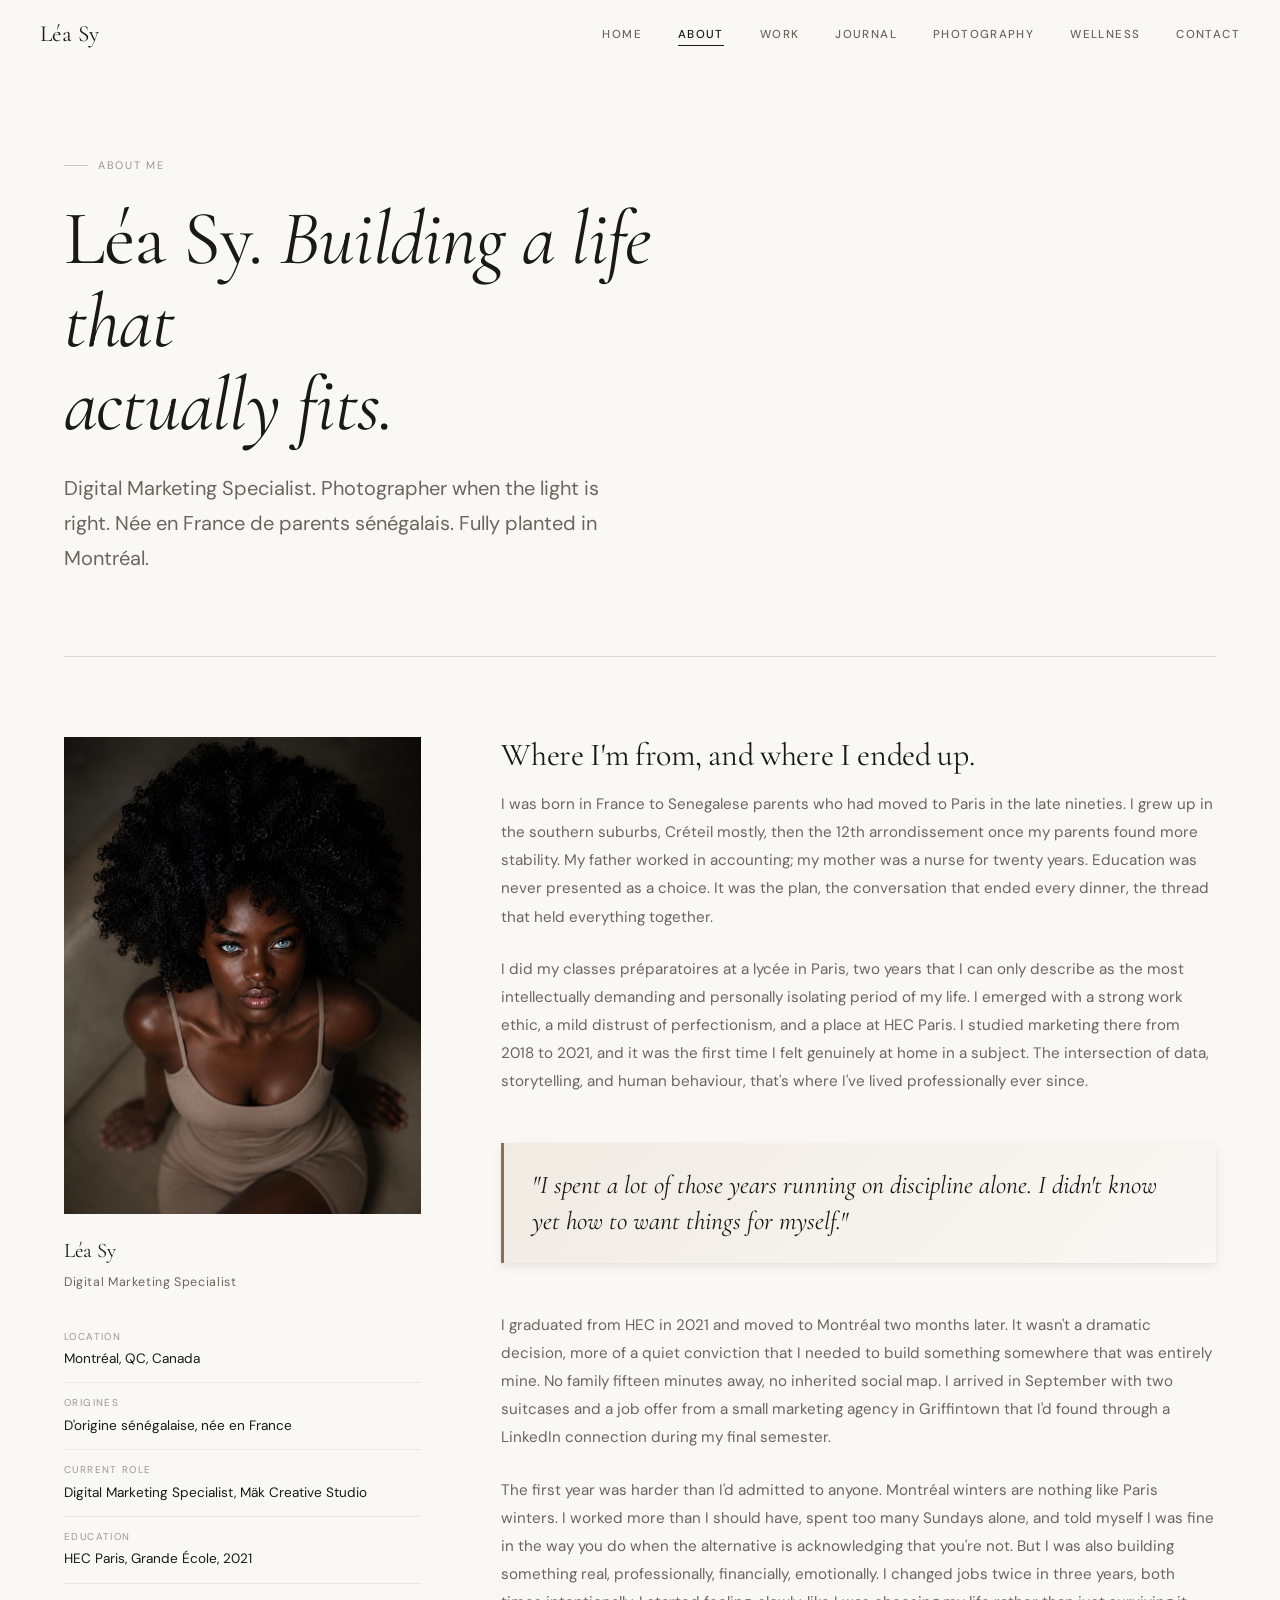
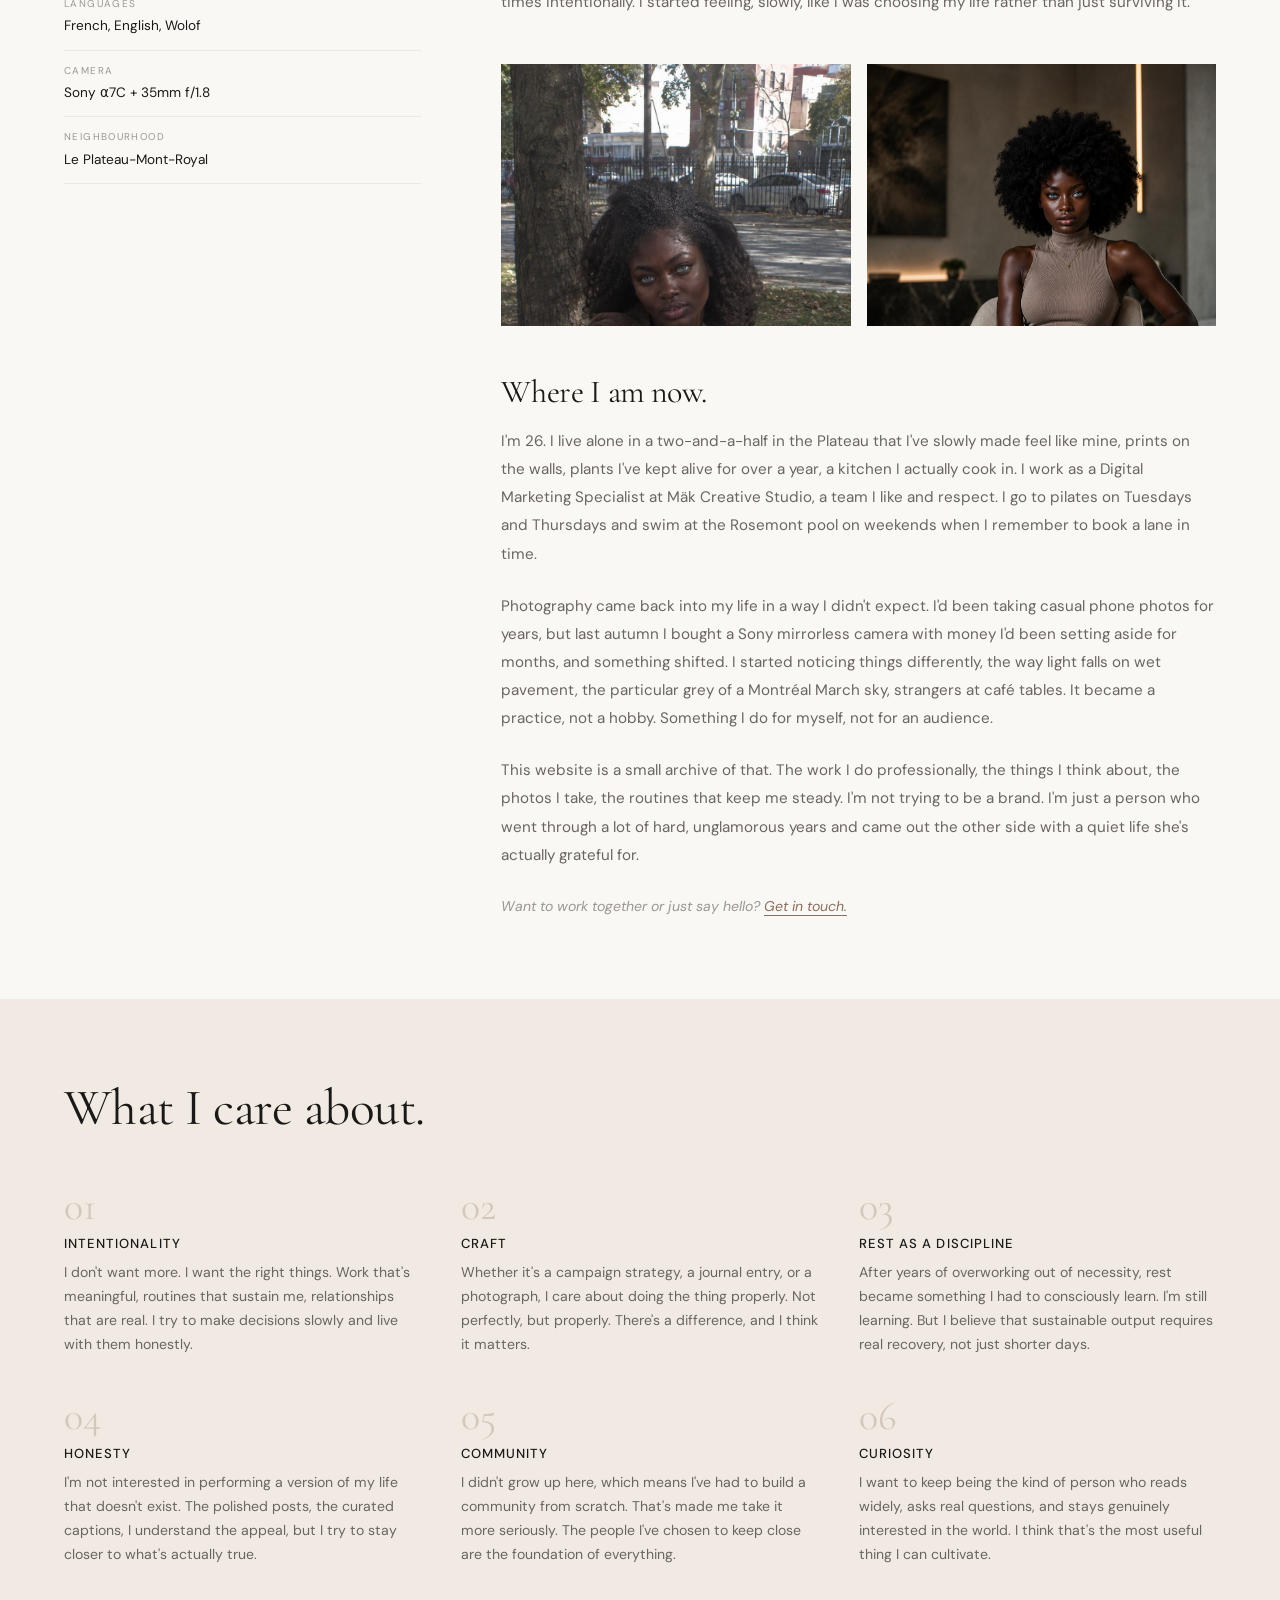
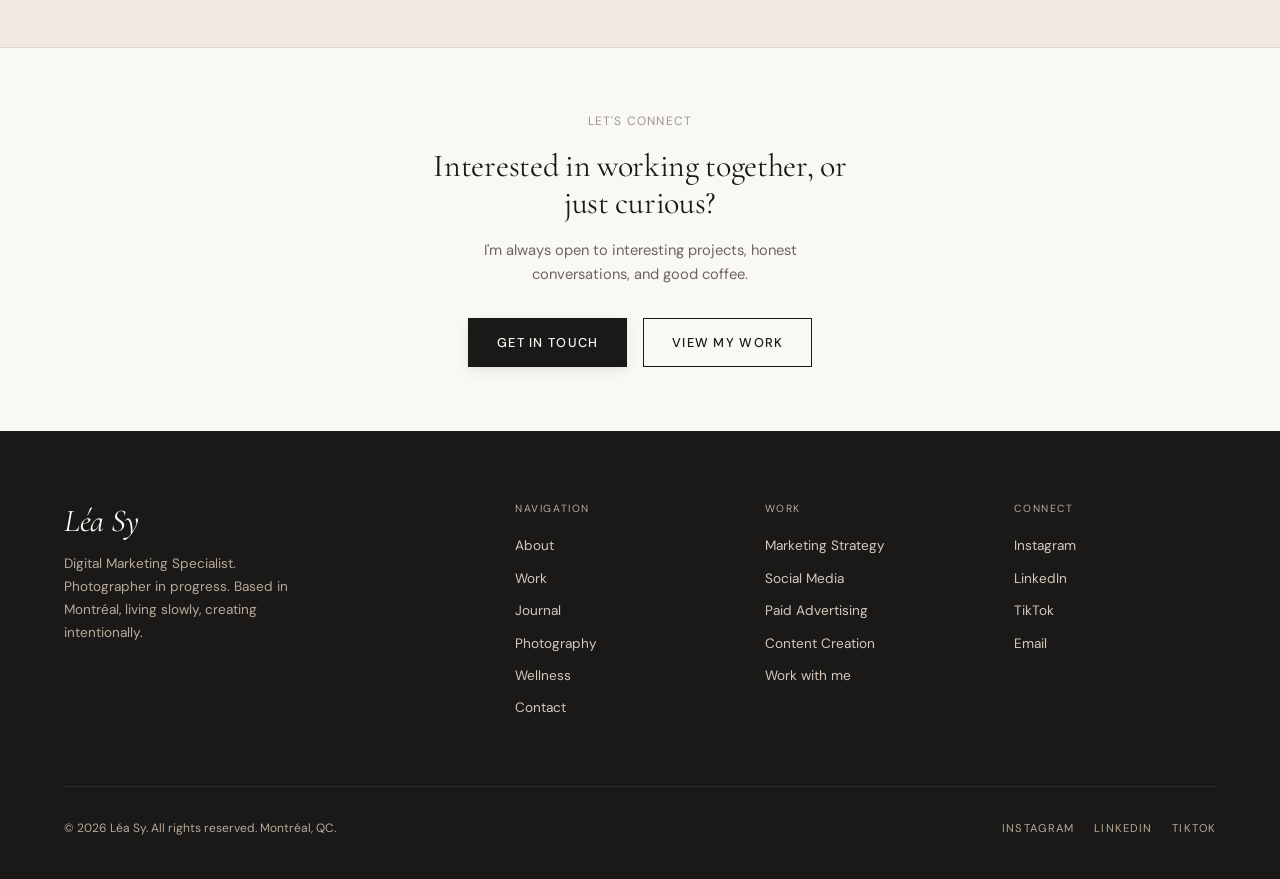
==== commit c12f841d: "Add photos, premium design system, and clean up em dashes - Integrate all 10 real photos across ever" ====
--- a/about.html
+++ b/about.html
@@ -1,9 +1,9 @@
-<!DOCTYPE html>
+﻿<!DOCTYPE html>
 <html lang="en">
 <head>
   <meta charset="UTF-8" />
   <meta name="viewport" content="width=device-width, initial-scale=1.0" />
-  <title>About — Léa Sy</title>
+  <title>About · Léa Sy</title>
   <meta name="description" content="Léa Sy is a Digital Marketing Specialist from Dakar, based in Montreal. Her story of building stability, creativity, and a quieter life." />
   <link rel="preconnect" href="https://fonts.googleapis.com" />
   <link rel="preconnect" href="https://fonts.gstatic.com" crossorigin />
@@ -43,8 +43,8 @@
 <div class="container">
   <div class="page-hero">
     <span class="page-hero-eyebrow">About me</span>
-    <h1 style="max-width:680px;">Léa Sy — <em>building a life that<br/>actually fits.</em></h1>
-    <p class="lead" style="margin-top:20px;max-width:560px;">Digital Marketing Specialist. Photographer when the light is right. Originally from Dakar. Fully planted in Montréal.</p>
+    <h1 style="max-width:680px;">Léa Sy. <em>Building a life that<br/>actually fits.</em></h1>
+    <p class="lead" style="margin-top:20px;max-width:560px;">Digital Marketing Specialist. Photographer when the light is right. Née en France de parents sénégalais. Fully planted in Montréal.</p>
   </div>
 </div>
 
@@ -54,11 +54,8 @@
 
     <!-- Sidebar -->
     <div class="about-sidebar fade-up">
-      <div class="img-ph ratio-portrait" role="img" aria-label="Portrait of Léa Sy">
-        <div class="img-ph-inner">
-          <svg xmlns="http://www.w3.org/2000/svg" viewBox="0 0 24 24" fill="none" stroke="currentColor" stroke-width="1.2" stroke-linecap="round" stroke-linejoin="round"><path d="M23 19a2 2 0 0 1-2 2H3a2 2 0 0 1-2-2V8a2 2 0 0 1 2-2h4l2-3h6l2 3h4a2 2 0 0 1 2 2z"></path><circle cx="12" cy="13" r="4"></circle></svg>
-          <span>Portrait</span>
-        </div>
+      <div class="photo-wrap" style="aspect-ratio:3/4;margin-bottom:20px;">
+        <img src="Photo/Photo%20(5).jpeg" alt="Portrait de Léa Sy" style="object-position:center top;" />
       </div>
       <div class="about-sidebar-name">Léa Sy</div>
       <div class="about-sidebar-role">Digital Marketing Specialist</div>
@@ -68,8 +65,8 @@
           <span class="info-value">Montréal, QC, Canada</span>
         </div>
         <div class="about-info-item">
-          <span class="info-label">Originally from</span>
-          <span class="info-value">Dakar, Sénégal</span>
+          <span class="info-label">Origines</span>
+          <span class="info-value">D'origine sénégalaise, née en France</span>
         </div>
         <div class="about-info-item">
           <span class="info-label">Current role</span>
@@ -77,7 +74,7 @@
         </div>
         <div class="about-info-item">
           <span class="info-label">Education</span>
-          <span class="info-value">B.Comm. Marketing, UQAM, 2021</span>
+          <span class="info-value">HEC Paris, Grande École, 2021</span>
         </div>
         <div class="about-info-item">
           <span class="info-label">Languages</span>
@@ -99,52 +96,44 @@
 
       <h3>Where I'm from, and where I ended up.</h3>
       <p>
-        I was born in Dakar and grew up in a household where education was the plan, full stop. My parents believed in it the way some people believe in religion — with conviction and a fair amount of sacrifice. So when the opportunity came to study in Canada, it wasn't really a question. I packed two bags and landed in Montréal in September 2017, nineteen years old, speaking better formal French than conversational Québécois, and knowing exactly nobody.
-      </p>
-      <p>
-        University was not the cinematic experience I had quietly hoped it might be. I enrolled at UQAM in a B.Comm. program with a marketing focus, which I genuinely loved — but the financial reality was relentless. Tuition, rent, groceries, phone bill. I worked part-time shifts at a grocery store on Saint-Laurent, and later at a clothing boutique in the Plateau. Most weeks I was tired in a way that felt permanent. I didn't have much room for anything that wasn't essential.
+        I was born in France to Senegalese parents who had moved to Paris in the late nineties. I grew up in the southern suburbs, Créteil mostly, then the 12th arrondissement once my parents found more stability. My father worked in accounting; my mother was a nurse for twenty years. Education was never presented as a choice. It was the plan, the conversation that ended every dinner, the thread that held everything together.
+      </p>
+      <p>
+        I did my classes préparatoires at a lycée in Paris, two years that I can only describe as the most intellectually demanding and personally isolating period of my life. I emerged with a strong work ethic, a mild distrust of perfectionism, and a place at HEC Paris. I studied marketing there from 2018 to 2021, and it was the first time I felt genuinely at home in a subject. The intersection of data, storytelling, and human behaviour, that's where I've lived professionally ever since.
       </p>
 
       <div class="pullquote">
-        "I spent a lot of those years in survival mode. I didn't have a word for it then."
-      </div>
-
-      <p>
-        I graduated in 2021, right in the middle of the world figuring itself out after the pandemic. I got my first real marketing job at a small agency in Griffintown — a junior coordinator role, not glamorous, but it was something. I showed up every day and learned everything I could. How campaigns actually work in practice. How to write a brief. How to manage a client who doesn't know what they want. How to stay calm in a meeting when a strategy you cared about gets dismissed in thirty seconds.
-      </p>
-      <p>
-        The years between 2021 and 2024 were where I grew the most, professionally and otherwise. I changed jobs twice — both times intentionally, moving toward work I found more meaningful and teams where I actually wanted to show up. I started feeling, for the first time, like I was building something that was mine. An apartment I could afford without calculating my next three paycheques. A wardrobe that wasn't all fast fashion. A Saturday morning routine.
+        "I spent a lot of those years running on discipline alone. I didn't know yet how to want things for myself."
+      </div>
+
+      <p>
+        I graduated from HEC in 2021 and moved to Montréal two months later. It wasn't a dramatic decision, more of a quiet conviction that I needed to build something somewhere that was entirely mine. No family fifteen minutes away, no inherited social map. I arrived in September with two suitcases and a job offer from a small marketing agency in Griffintown that I'd found through a LinkedIn connection during my final semester.
+      </p>
+      <p>
+        The first year was harder than I'd admitted to anyone. Montréal winters are nothing like Paris winters. I worked more than I should have, spent too many Sundays alone, and told myself I was fine in the way you do when the alternative is acknowledging that you're not. But I was also building something real, professionally, financially, emotionally. I changed jobs twice in three years, both times intentionally. I started feeling, slowly, like I was choosing my life rather than just surviving it.
       </p>
 
       <div style="margin:48px 0;">
         <div style="display:grid;grid-template-columns:1fr 1fr;gap:16px;">
-          <div class="img-ph ratio-landscape" role="img" aria-label="Montréal, Le Plateau in spring">
-            <div class="img-ph-inner">
-              <svg xmlns="http://www.w3.org/2000/svg" viewBox="0 0 24 24" fill="none" stroke="currentColor" stroke-width="1.2" stroke-linecap="round" stroke-linejoin="round"><path d="M23 19a2 2 0 0 1-2 2H3a2 2 0 0 1-2-2V8a2 2 0 0 1 2-2h4l2-3h6l2 3h4a2 2 0 0 1 2 2z"></path><circle cx="12" cy="13" r="4"></circle></svg>
-              <span>Le Plateau, printemps</span>
-            </div>
+          <div class="photo-wrap" style="aspect-ratio:4/3;">
+            <img src="Photo/Photo%20(8).jpeg" alt="Léa, moment candide, extérieur" style="object-position:center top;" />
           </div>
-          <div class="img-ph ratio-landscape" role="img" aria-label="Café table with notebook">
-            <div class="img-ph-inner">
-              <svg xmlns="http://www.w3.org/2000/svg" viewBox="0 0 24 24" fill="none" stroke="currentColor" stroke-width="1.2" stroke-linecap="round" stroke-linejoin="round"><path d="M23 19a2 2 0 0 1-2 2H3a2 2 0 0 1-2-2V8a2 2 0 0 1 2-2h4l2-3h6l2 3h4a2 2 0 0 1 2 2z"></path><circle cx="12" cy="13" r="4"></circle></svg>
-              <span>Café, carnet</span>
-            </div>
+          <div class="photo-wrap" style="aspect-ratio:4/3;">
+            <img src="Photo/Photo%20(7).jpeg" alt="Léa Sy aujourd'hui" style="object-position:center top;" />
           </div>
         </div>
       </div>
 
       <h3>Where I am now.</h3>
       <p>
-        I'm 26. I live alone in a two-and-a-half in the Plateau that I've slowly made feel like mine — prints on the walls, plants I've kept alive for over a year, a kitchen I actually cook in. I work as a Digital Marketing Specialist at Mäk Creative Studio, a team I like and respect. I go to pilates on Tuesdays and Thursdays and swim at the Rosemont pool on weekends when I remember to book a lane in time.
-      </p>
-      <p>
-        Photography came back into my life in a way I didn't expect. I'd been taking casual phone photos for years, but last autumn I bought a Sony mirrorless camera with money I'd been setting aside for months, and something shifted. I started noticing things differently — the way light falls on wet pavement, the particular grey of a Montréal March sky, strangers at café tables. It became a practice, not a hobby. Something I do for myself, not for an audience.
+        I'm 26. I live alone in a two-and-a-half in the Plateau that I've slowly made feel like mine, prints on the walls, plants I've kept alive for over a year, a kitchen I actually cook in. I work as a Digital Marketing Specialist at Mäk Creative Studio, a team I like and respect. I go to pilates on Tuesdays and Thursdays and swim at the Rosemont pool on weekends when I remember to book a lane in time.
+      </p>
+      <p>
+        Photography came back into my life in a way I didn't expect. I'd been taking casual phone photos for years, but last autumn I bought a Sony mirrorless camera with money I'd been setting aside for months, and something shifted. I started noticing things differently, the way light falls on wet pavement, the particular grey of a Montréal March sky, strangers at café tables. It became a practice, not a hobby. Something I do for myself, not for an audience.
       </p>
       <p>
         This website is a small archive of that. The work I do professionally, the things I think about, the photos I take, the routines that keep me steady. I'm not trying to be a brand. I'm just a person who went through a lot of hard, unglamorous years and came out the other side with a quiet life she's actually grateful for.
       </p>
-
-      <div class="divider-sm"></div>
 
       <p style="font-style:italic;color:var(--text-light);font-size:0.88rem;">
         Want to work together or just say hello? <a href="contact.html" style="color:var(--brown);border-bottom:1px solid var(--brown);">Get in touch.</a>
@@ -167,7 +156,7 @@
       <div class="value-item fade-up fade-up-delay-1">
         <div class="number">02</div>
         <h5>Craft</h5>
-        <p>Whether it's a campaign strategy, a journal entry, or a photograph — I care about doing the thing properly. Not perfectly, but properly. There's a difference, and I think it matters.</p>
+        <p>Whether it's a campaign strategy, a journal entry, or a photograph, I care about doing the thing properly. Not perfectly, but properly. There's a difference, and I think it matters.</p>
       </div>
       <div class="value-item fade-up fade-up-delay-2">
         <div class="number">03</div>
@@ -177,7 +166,7 @@
       <div class="value-item fade-up">
         <div class="number">04</div>
         <h5>Honesty</h5>
-        <p>I'm not interested in performing a version of my life that doesn't exist. The polished posts, the curated captions — I understand the appeal, but I try to stay closer to what's actually true.</p>
+        <p>I'm not interested in performing a version of my life that doesn't exist. The polished posts, the curated captions, I understand the appeal, but I try to stay closer to what's actually true.</p>
       </div>
       <div class="value-item fade-up fade-up-delay-1">
         <div class="number">05</div>
--- a/css/styles.css
+++ b/css/styles.css
@@ -23,9 +23,24 @@
   --container-narrow: 780px;
   --container-wide: 1440px;
 
-  --ease:     cubic-bezier(0.25, 0.1, 0.25, 1);
-  --ease-out: cubic-bezier(0.0, 0.0, 0.2, 1);
-  --ease-in-out: cubic-bezier(0.4, 0, 0.2, 1);
+  --ease:         cubic-bezier(0.25, 0.1, 0.25, 1);
+  --ease-out:     cubic-bezier(0.0, 0.0, 0.2, 1);
+  --ease-in-out:  cubic-bezier(0.4, 0, 0.2, 1);
+  --ease-premium: cubic-bezier(0.16, 1, 0.3, 1);
+  --ease-bounce:  cubic-bezier(0.34, 1.56, 0.64, 1);
+
+  --shadow-xs:    0 1px 3px rgba(26,25,23,0.06), 0 1px 2px rgba(26,25,23,0.04);
+  --shadow-sm:    0 4px 12px rgba(26,25,23,0.07), 0 2px 4px rgba(26,25,23,0.04);
+  --shadow-md:    0 8px 28px rgba(26,25,23,0.09), 0 4px 8px rgba(26,25,23,0.05);
+  --shadow-lg:    0 20px 48px rgba(26,25,23,0.10), 0 8px 16px rgba(26,25,23,0.06);
+  --shadow-xl:    0 32px 72px rgba(26,25,23,0.13), 0 16px 32px rgba(26,25,23,0.07);
+  --shadow-float: 0 40px 100px rgba(26,25,23,0.16), 0 20px 40px rgba(26,25,23,0.08);
+
+  --glass-bg:      rgba(250, 248, 245, 0.72);
+  --glass-border:  rgba(255, 255, 255, 0.5);
+  --glass-blur:    saturate(180%) blur(20px);
+
+  --perspective: 1000px;
 }
 
 /* ─── Reset ─────────────────────────────────────────────────────────────────── */
@@ -142,17 +157,23 @@
   text-transform: uppercase;
   font-weight: 500;
   border-radius: 0;
-  transition: all 0.3s var(--ease);
+  transition: all 0.35s var(--ease-premium);
   cursor: pointer;
-}
+  position: relative;
+  will-change: transform;
+}
+.btn:active { transform: scale(0.97) !important; }
 .btn-dark {
   background: var(--text-primary);
   color: var(--cream);
   border: 1px solid var(--text-primary);
+  box-shadow: var(--shadow-sm);
 }
 .btn-dark:hover {
   background: var(--brown-dark);
   border-color: var(--brown-dark);
+  box-shadow: var(--shadow-md);
+  transform: translateY(-2px);
 }
 .btn-outline {
   background: transparent;
@@ -162,6 +183,8 @@
 .btn-outline:hover {
   background: var(--text-primary);
   color: var(--cream);
+  box-shadow: var(--shadow-md);
+  transform: translateY(-2px);
 }
 .btn-ghost {
   background: transparent;
@@ -172,6 +195,7 @@
 .btn-ghost:hover {
   border-color: var(--text-primary);
   color: var(--text-primary);
+  transform: translateY(-1px);
 }
 .link-underline {
   font-size: 0.8rem;
@@ -204,10 +228,10 @@
   padding: 0 40px;
 }
 .nav.scrolled {
-  background: rgba(250, 248, 245, 0.96);
-  backdrop-filter: blur(12px);
-  -webkit-backdrop-filter: blur(12px);
-  box-shadow: 0 1px 0 var(--border);
+  background: var(--glass-bg);
+  backdrop-filter: var(--glass-blur);
+  -webkit-backdrop-filter: var(--glass-blur);
+  box-shadow: 0 1px 0 var(--border), var(--shadow-sm);
 }
 .nav-inner {
   width: 100%;
@@ -605,9 +629,14 @@
 .journal-card {
   background: var(--cream);
   overflow: hidden;
-  transition: transform 0.3s var(--ease);
-}
-.journal-card:hover { transform: translateY(-4px); }
+  transition: transform 0.4s var(--ease-premium), box-shadow 0.4s var(--ease-premium);
+  box-shadow: var(--shadow-xs);
+  will-change: transform;
+}
+.journal-card:hover {
+  transform: translateY(-6px);
+  box-shadow: var(--shadow-lg);
+}
 .journal-card .img-ph { aspect-ratio: 3/2; }
 .journal-card-body { padding: 28px 24px 32px; }
 .journal-card-meta {
@@ -920,9 +949,15 @@
   display: flex;
   flex-direction: column;
   gap: 8px;
-  transition: border-color 0.2s, background 0.2s;
-}
-.tool-item:hover { border-color: var(--warm-gray-dark); background: var(--beige); }
+  transition: border-color 0.3s, background 0.3s, box-shadow 0.3s, transform 0.3s var(--ease-premium);
+  will-change: transform;
+}
+.tool-item:hover {
+  border-color: var(--warm-gray-dark);
+  background: var(--beige);
+  box-shadow: var(--shadow-md);
+  transform: translateY(-3px);
+}
 .tool-name { font-size: 0.82rem; font-weight: 500; }
 .tool-cat { font-size: 0.65rem; letter-spacing: 0.1em; text-transform: uppercase; color: var(--text-light); }
 
@@ -980,11 +1015,15 @@
   gap: 0;
   border: 1px solid var(--border);
   overflow: hidden;
-  transition: box-shadow 0.3s var(--ease);
+  transition: box-shadow 0.45s var(--ease-premium), transform 0.45s var(--ease-premium);
   margin-bottom: 24px;
   background: var(--cream);
-}
-.journal-post-card:hover { box-shadow: 0 8px 40px rgba(0,0,0,0.08); }
+  will-change: transform;
+}
+.journal-post-card:hover {
+  box-shadow: var(--shadow-xl);
+  transform: translateY(-3px);
+}
 .journal-post-card.reverse { direction: rtl; }
 .journal-post-card.reverse > * { direction: ltr; }
 .journal-post-card .img-ph { aspect-ratio: auto; min-height: 320px; height: 100%; }
@@ -1293,6 +1332,59 @@
   .values-grid { grid-template-columns: 1fr 1fr; }
 }
 
+/* ─── Real Photos ───────────────────────────────────────────────────────────── */
+.photo-wrap {
+  overflow: hidden;
+  position: relative;
+  display: block;
+}
+.photo-wrap img {
+  width: 100%;
+  height: 100%;
+  object-fit: cover;
+  object-position: center top;
+  display: block;
+  transition: transform 0.6s var(--ease);
+}
+.photo-wrap.center img  { object-position: center center; }
+.photo-wrap.hover img   { transition: transform 0.6s var(--ease); }
+.photo-wrap:hover img   { transform: scale(1.03); }
+
+/* Full-height for hero panel */
+.hero-image .photo-wrap { height: 100%; width: 100%; }
+.hero-image .photo-wrap img { height: 100%; }
+
+/* Pillar images */
+.pillar-image .photo-wrap { height: 100%; min-height: 400px; }
+.pillar-image .photo-wrap img { height: 100%; }
+
+/* About sidebar */
+.about-sidebar .photo-wrap { aspect-ratio: 3/4; margin-bottom: 20px; }
+
+/* Journal post cards */
+.journal-post-card .photo-wrap { min-height: 320px; height: 100%; }
+.journal-post-card .photo-wrap img { height: 100%; }
+
+/* Journal home cards */
+.journal-card .photo-wrap { aspect-ratio: 3/2; overflow: hidden; }
+
+/* About bio inline images */
+.about-bio-images .photo-wrap { aspect-ratio: 4/3; }
+.about-bio-images .photo-wrap.portrait { aspect-ratio: 3/4; }
+
+/* Wellness cinematic banner */
+.wellness-banner .photo-wrap { aspect-ratio: 21/9; max-height: 480px; }
+.wellness-banner .photo-wrap img { object-position: center 30%; }
+
+/* Photography gallery */
+.gallery-item .photo-wrap { width: 100%; overflow: hidden; }
+.gallery-item .photo-wrap img { width: 100%; display: block; transition: transform 0.5s var(--ease); }
+.gallery-item:hover .photo-wrap img { transform: scale(1.04); }
+
+/* Wellness side grid */
+.wellness-side-grid .photo-wrap { overflow: hidden; }
+.wellness-side-grid .photo-wrap img { width: 100%; height: 100%; object-fit: cover; }
+
 @media (max-width: 768px) {
   :root { --nav-height: 60px; }
   .nav-links { display: none; }
@@ -1319,3 +1411,169 @@
   .newsletter-form button { width: 100%; justify-content: center; }
   .experience-item { grid-template-columns: 1fr; gap: 12px; }
 }
+
+/* ─────────────────────────────────────────────────────────────────────────────
+   PREMIUM DESIGN SYSTEM
+───────────────────────────────────────────────────────────────────────────── */
+
+/* Scroll progress bar */
+.scroll-progress {
+  position: fixed;
+  top: 0;
+  left: 0;
+  width: 0%;
+  height: 2px;
+  background: linear-gradient(90deg, var(--brown) 0%, var(--warm-gray-dark) 100%);
+  z-index: 2000;
+  transition: width 0.05s linear;
+  pointer-events: none;
+}
+
+/* 3D tilt card */
+.tilt-card {
+  transform-style: preserve-3d;
+  transform: perspective(var(--perspective));
+  will-change: transform;
+  transition: transform 0.1s linear, box-shadow 0.4s var(--ease-premium);
+}
+.tilt-card:not(:hover) {
+  transition: transform 0.6s var(--ease-premium), box-shadow 0.4s var(--ease-premium);
+}
+
+/* Depth layering on work cards */
+.work-card {
+  transition: background 0.3s var(--ease), box-shadow 0.4s var(--ease-premium), transform 0.4s var(--ease-premium);
+  will-change: transform;
+}
+.work-card:hover {
+  background: var(--beige);
+  box-shadow: var(--shadow-md);
+  transform: translateY(-4px);
+}
+
+/* Floating section — subtle elevation */
+.about-bio {
+  position: relative;
+}
+
+/* Pullquote premium */
+.about-content .pullquote {
+  background: linear-gradient(135deg, var(--beige) 0%, var(--cream) 100%);
+  box-shadow: var(--shadow-sm);
+  padding: 24px 28px;
+  margin: 48px 0;
+  border-left: 3px solid var(--brown);
+  border-radius: 0 2px 2px 0;
+}
+
+/* Services dark section ambient glow */
+.services-section {
+  position: relative;
+  overflow: hidden;
+}
+.services-section::before {
+  content: '';
+  position: absolute;
+  top: -20%;
+  left: 50%;
+  transform: translateX(-50%);
+  width: 80%;
+  height: 60%;
+  background: radial-gradient(ellipse at center, rgba(139, 111, 94, 0.12) 0%, transparent 70%);
+  pointer-events: none;
+}
+
+/* Wellness dark section ambient glow */
+.wellness-preview {
+  position: relative;
+  overflow: hidden;
+}
+.wellness-preview::before {
+  content: '';
+  position: absolute;
+  bottom: -10%;
+  right: 10%;
+  width: 50%;
+  height: 70%;
+  background: radial-gradient(ellipse at center, rgba(139, 111, 94, 0.10) 0%, transparent 65%);
+  pointer-events: none;
+}
+
+/* Hero parallax container */
+.hero-image {
+  overflow: hidden;
+}
+.hero-image .photo-wrap {
+  transform: translateZ(0);
+  will-change: transform;
+}
+
+/* Premium image hover — longer, smoother */
+.photo-wrap:hover img {
+  transform: scale(1.05);
+  transition: transform 0.8s var(--ease-premium);
+}
+
+/* Value items subtle hover */
+.value-item {
+  transition: transform 0.3s var(--ease-premium);
+  padding: 16px;
+  margin: -16px;
+  border-radius: 2px;
+}
+.value-item:hover {
+  transform: translateY(-3px);
+}
+
+/* Read cards */
+.read-card {
+  transition: background 0.3s, box-shadow 0.3s var(--ease-premium), transform 0.3s var(--ease-premium);
+}
+.read-card:hover {
+  background: var(--beige);
+  box-shadow: var(--shadow-sm);
+  transform: translateY(-3px);
+}
+
+/* Contact channels */
+.contact-channel {
+  transition: padding-left 0.3s var(--ease-premium), background 0.2s;
+}
+.contact-channel:hover {
+  padding-left: 10px;
+  background: var(--beige);
+}
+
+/* Footer brand hover */
+.footer-brand h3 {
+  transition: letter-spacing 0.4s var(--ease-premium);
+}
+.footer-brand h3:hover {
+  letter-spacing: 0.05em;
+}
+
+/* Gallery items premium */
+.gallery-item {
+  transition: box-shadow 0.4s var(--ease-premium), transform 0.4s var(--ease-premium);
+}
+.gallery-item:hover {
+  box-shadow: var(--shadow-lg);
+  transform: scale(1.01);
+}
+
+/* Magnetic button shimmer (class added by JS) */
+.btn-magnetic {
+  overflow: hidden;
+}
+.btn-magnetic::after {
+  content: '';
+  position: absolute;
+  inset: 0;
+  background: linear-gradient(105deg, transparent 40%, rgba(255,255,255,0.08) 50%, transparent 60%);
+  transform: translateX(-100%);
+  transition: transform 0.6s var(--ease-premium);
+  pointer-events: none;
+}
+.btn-magnetic:hover::after {
+  transform: translateX(100%);
+}
